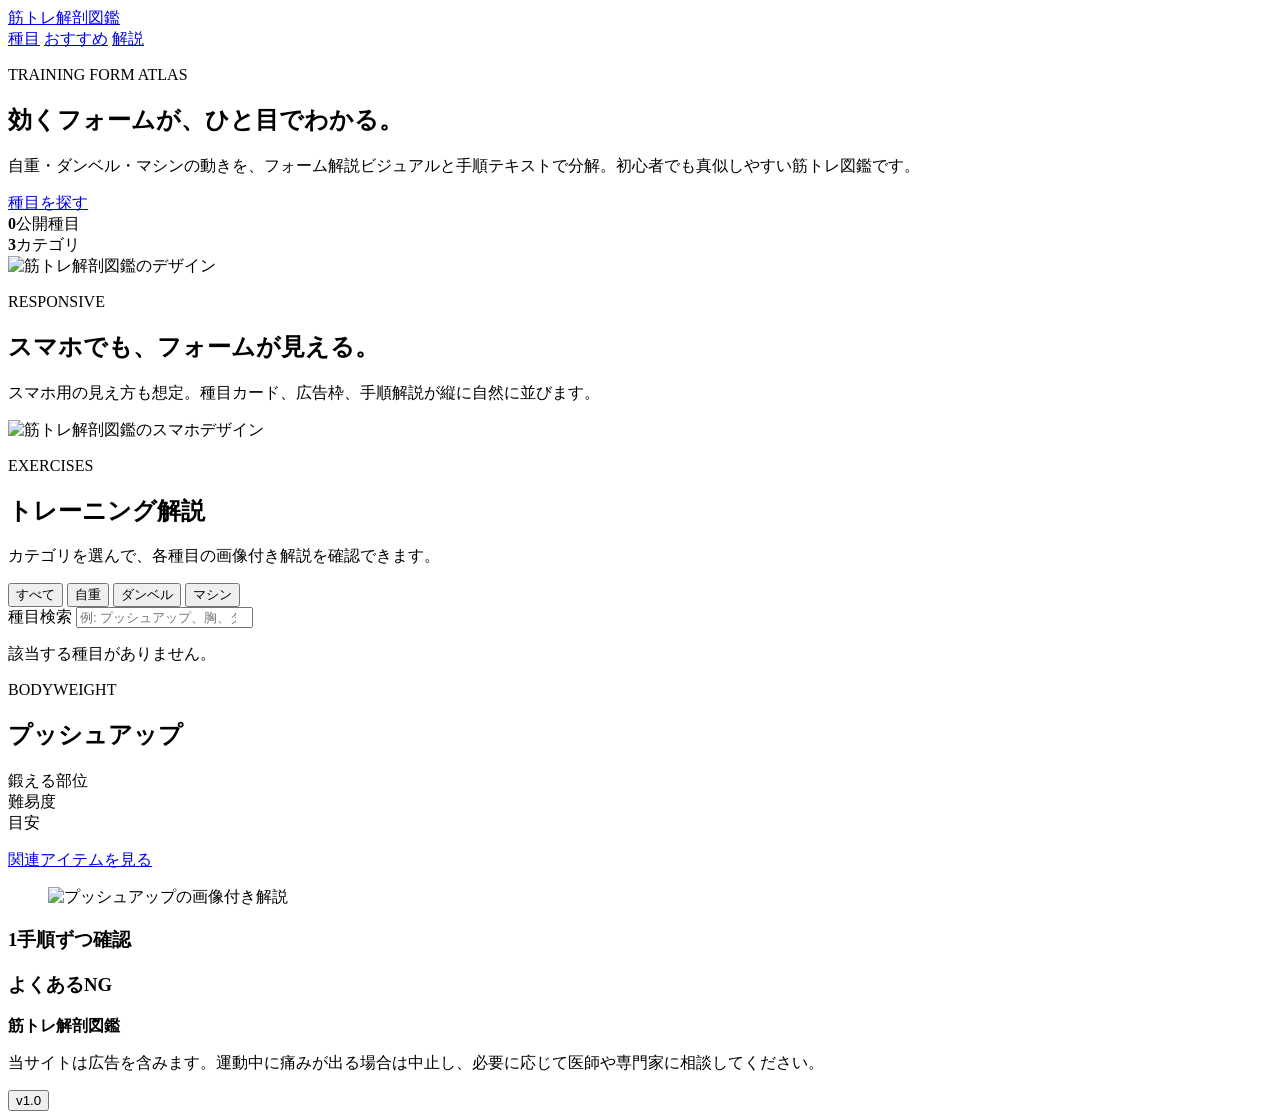
==== index.html @ 030810a3 "Add files via upload" ====
<!doctype html>
<html lang="ja">
<head>
  <meta charset="utf-8">
  <meta name="viewport" content="width=device-width, initial-scale=1">
  <title>筋トレ解剖図鑑 | 効くフォームが、ひと目でわかる。</title>
  <meta name="description" content="自重・ダンベル・マシン筋トレの正しいフォームを、画像と手順で解説する筋トレ図鑑。おすすめアイテムも紹介。">
  <meta property="og:title" content="筋トレ解剖図鑑">
  <meta property="og:description" content="正しいフォーム、効かせるコツ、NG例を1手順ずつ確認できる筋トレ図鑑。">
  <meta property="og:type" content="website">
  <link rel="stylesheet" href="styles.css">
</head>
<body>
  <header class="site-header">
    <a class="brand" href="#top">
      <span class="brand-mark"></span>
      <span>筋トレ解剖図鑑</span>
    </a>
    <nav class="site-nav">
      <a href="#exercises">種目</a>
      <a href="#banners">おすすめ</a>
      <a href="#detail">解説</a>
    </nav>
  </header>

  <main id="top">
    <section class="hero">
      <div class="hero-copy">
        <p class="eyebrow">TRAINING FORM ATLAS</p>
        <h1>効くフォームが、<span>ひと目で</span>わかる。</h1>
        <p class="lead">自重・ダンベル・マシンの動きを、フォーム解説ビジュアルと手順テキストで分解。初心者でも真似しやすい筋トレ図鑑です。</p>
        <div class="hero-actions">
          <a class="primary-action" href="#exercises">種目を探す</a>
        </div>
        <div class="hero-stats" aria-label="公開状況">
          <div><strong id="publishedCount">0</strong><span>公開種目</span></div>
          <div><strong>3</strong><span>カテゴリ</span></div>
        </div>
      </div>
      <div class="hero-art">
        <picture>
          <source media="(max-width: 680px)" srcset="assets/generated/homepage-mobile.png">
          <img src="assets/generated/homepage-board.png" alt="筋トレ解剖図鑑のデザイン">
        </picture>
      </div>
    </section>

    <section class="mobile-showcase">
      <div>
        <p class="eyebrow">RESPONSIVE</p>
        <h2>スマホでも、フォームが見える。</h2>
        <p>スマホ用の見え方も想定。種目カード、広告枠、手順解説が縦に自然に並びます。</p>
      </div>
      <img src="assets/generated/home-mobile.png" alt="筋トレ解剖図鑑のスマホデザイン">
    </section>

    <section class="section" id="banners">
      <div class="banner-grid" id="bannerGrid"></div>
    </section>

    <section class="section" id="exercises">
      <div class="section-head row">
        <div>
          <p class="eyebrow">EXERCISES</p>
          <h2>トレーニング解説</h2>
          <p>カテゴリを選んで、各種目の画像付き解説を確認できます。</p>
        </div>
        <div class="filters" role="group" aria-label="カテゴリ">
          <button type="button" class="filter is-active" data-filter="all">すべて</button>
          <button type="button" class="filter" data-filter="自重">自重</button>
          <button type="button" class="filter" data-filter="ダンベル">ダンベル</button>
          <button type="button" class="filter" data-filter="マシン">マシン</button>
        </div>
      </div>
      <div class="search-row">
        <label class="search-box">
          <span>種目検索</span>
          <input id="exerciseSearch" type="search" placeholder="例: プッシュアップ、胸、ダンベル">
        </label>
        <p id="resultCount" class="result-count"></p>
      </div>
      <div class="exercise-grid" id="exerciseGrid"></div>
      <p class="empty-state" id="emptyState">該当する種目がありません。</p>
    </section>

    <section class="section detail-section" id="detail">
      <div class="detail-layout">
        <aside class="detail-copy">
          <p class="eyebrow" id="detailCategory">BODYWEIGHT</p>
          <h2 id="detailName">プッシュアップ</h2>
          <p id="detailLead"></p>
          <dl>
            <div><dt>鍛える部位</dt><dd id="detailMuscles"></dd></div>
            <div><dt>難易度</dt><dd id="detailLevel"></dd></div>
            <div><dt>目安</dt><dd id="detailSets"></dd></div>
          </dl>
          <a class="primary-action wide" id="detailAffiliateLink" href="#banners">関連アイテムを見る</a>
        </aside>
        <div class="detail-main">
          <figure class="detail-figure">
            <img id="detailImage" src="assets/generated/pushup-detail-real.png" alt="プッシュアップの画像付き解説">
          </figure>
          <div class="steps-panel">
            <h3>1手順ずつ確認</h3>
            <ol id="stepsList"></ol>
          </div>
          <div class="ng-panel">
            <h3>よくあるNG</h3>
            <ul id="ngList"></ul>
          </div>
        </div>
      </div>
    </section>
  </main>

  <footer class="site-footer">
    <div>
      <strong>筋トレ解剖図鑑</strong>
      <p>当サイトは広告を含みます。運動中に痛みが出る場合は中止し、必要に応じて医師や専門家に相談してください。</p>
    </div>
    <button class="admin-access" id="adminAccess" type="button" aria-label="サイト情報">v1.0</button>
  </footer>

  <div class="quiet-gate" id="adminGate" hidden>
    <form class="quiet-gate-panel" id="adminGateForm">
      <button class="quiet-gate-close" id="adminGateClose" type="button" aria-label="閉じる">×</button>
      <label>
        <span>code</span>
        <input id="adminGateCode" type="password" autocomplete="current-password">
      </label>
      <button type="submit">open</button>
      <p id="adminGateError" role="alert"></p>
    </form>
  </div>

  <script src="affiliate-config.js"></script>
  <script src="site-data.js"></script>
  <script src="script.js"></script>
</body>
</html>
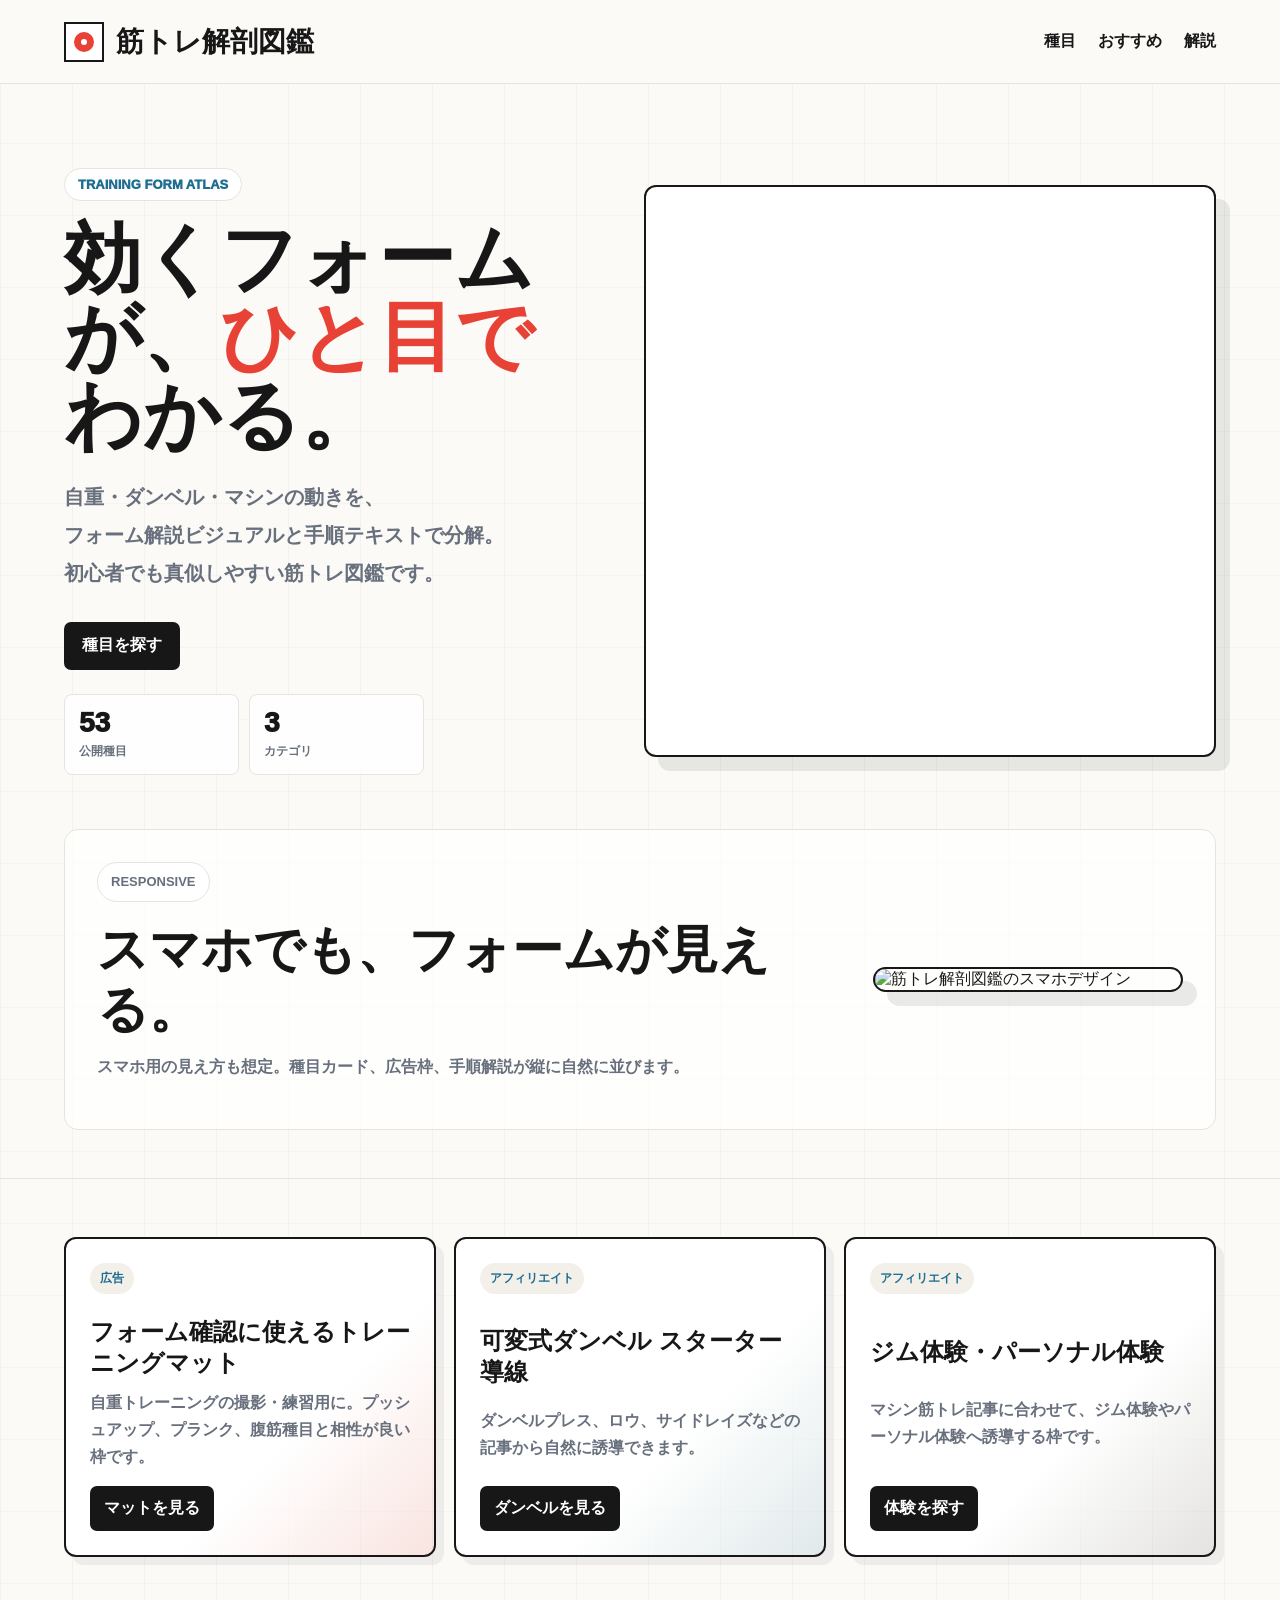
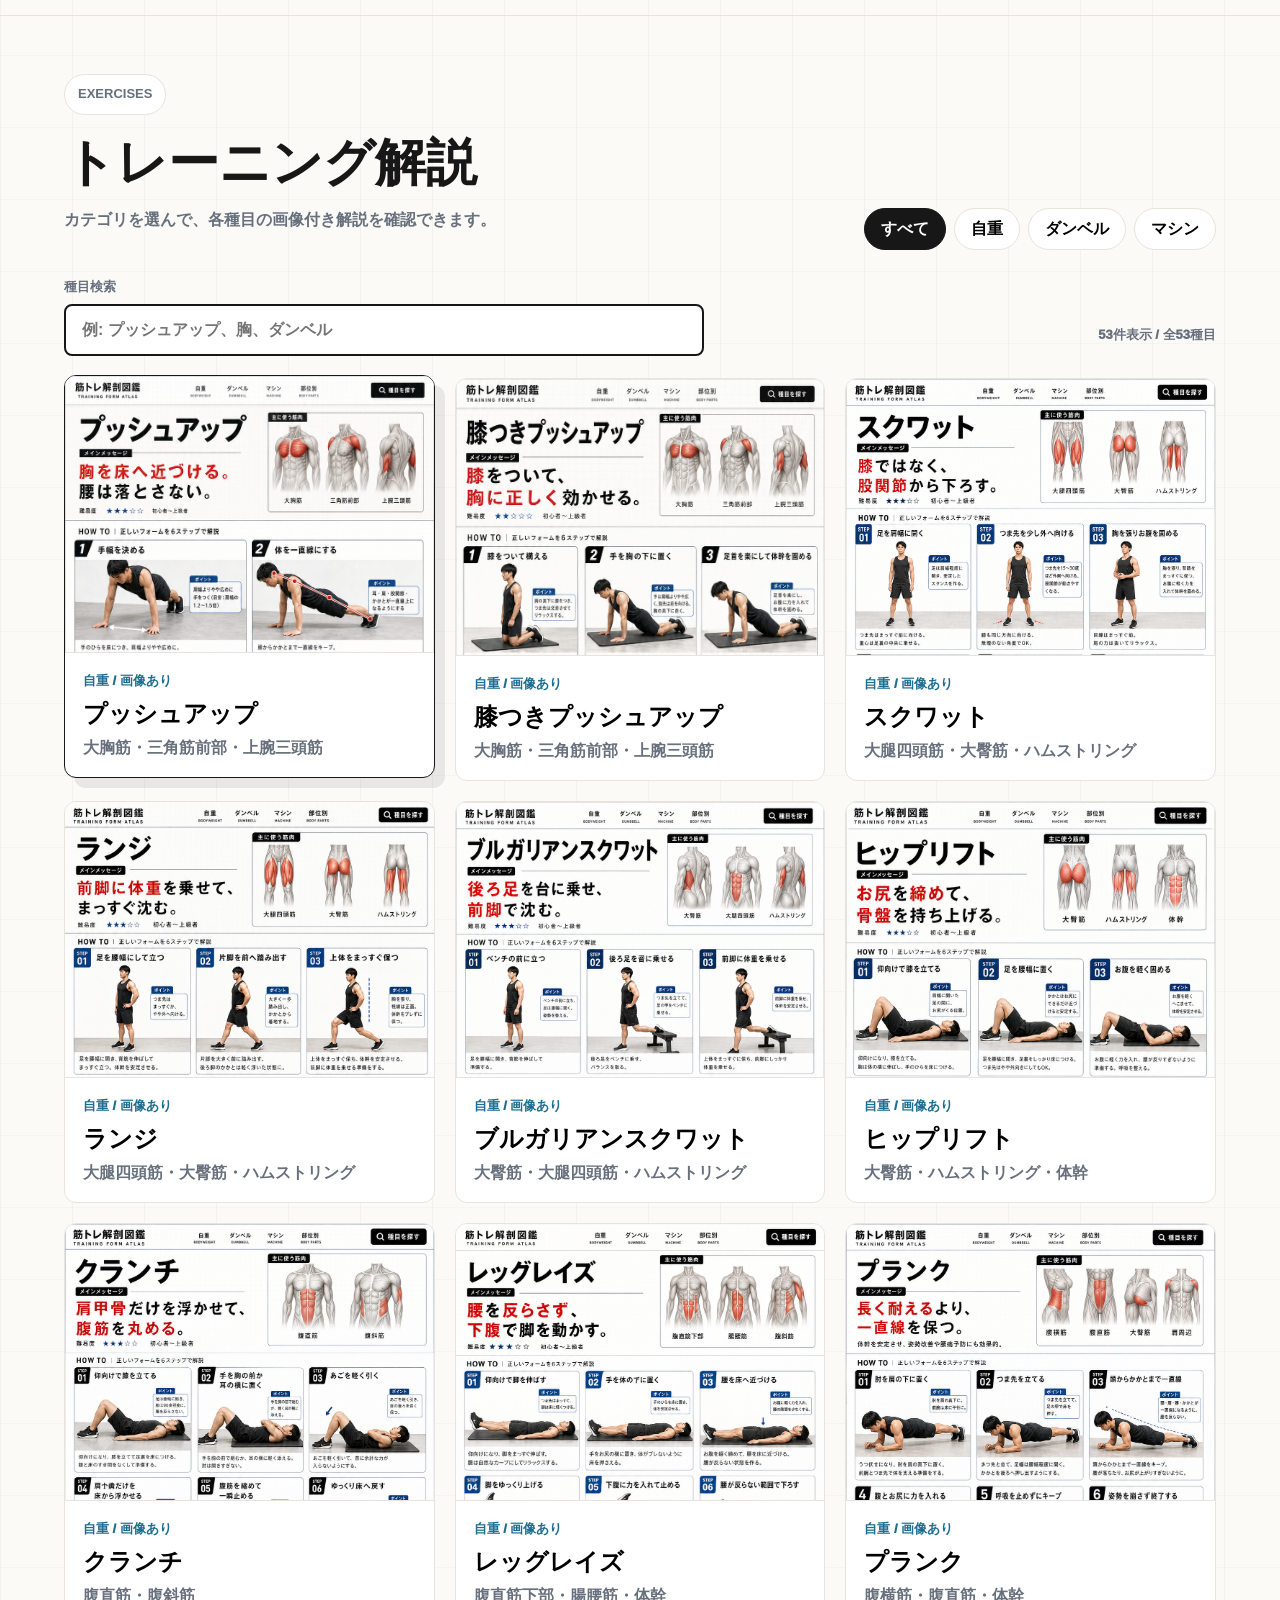
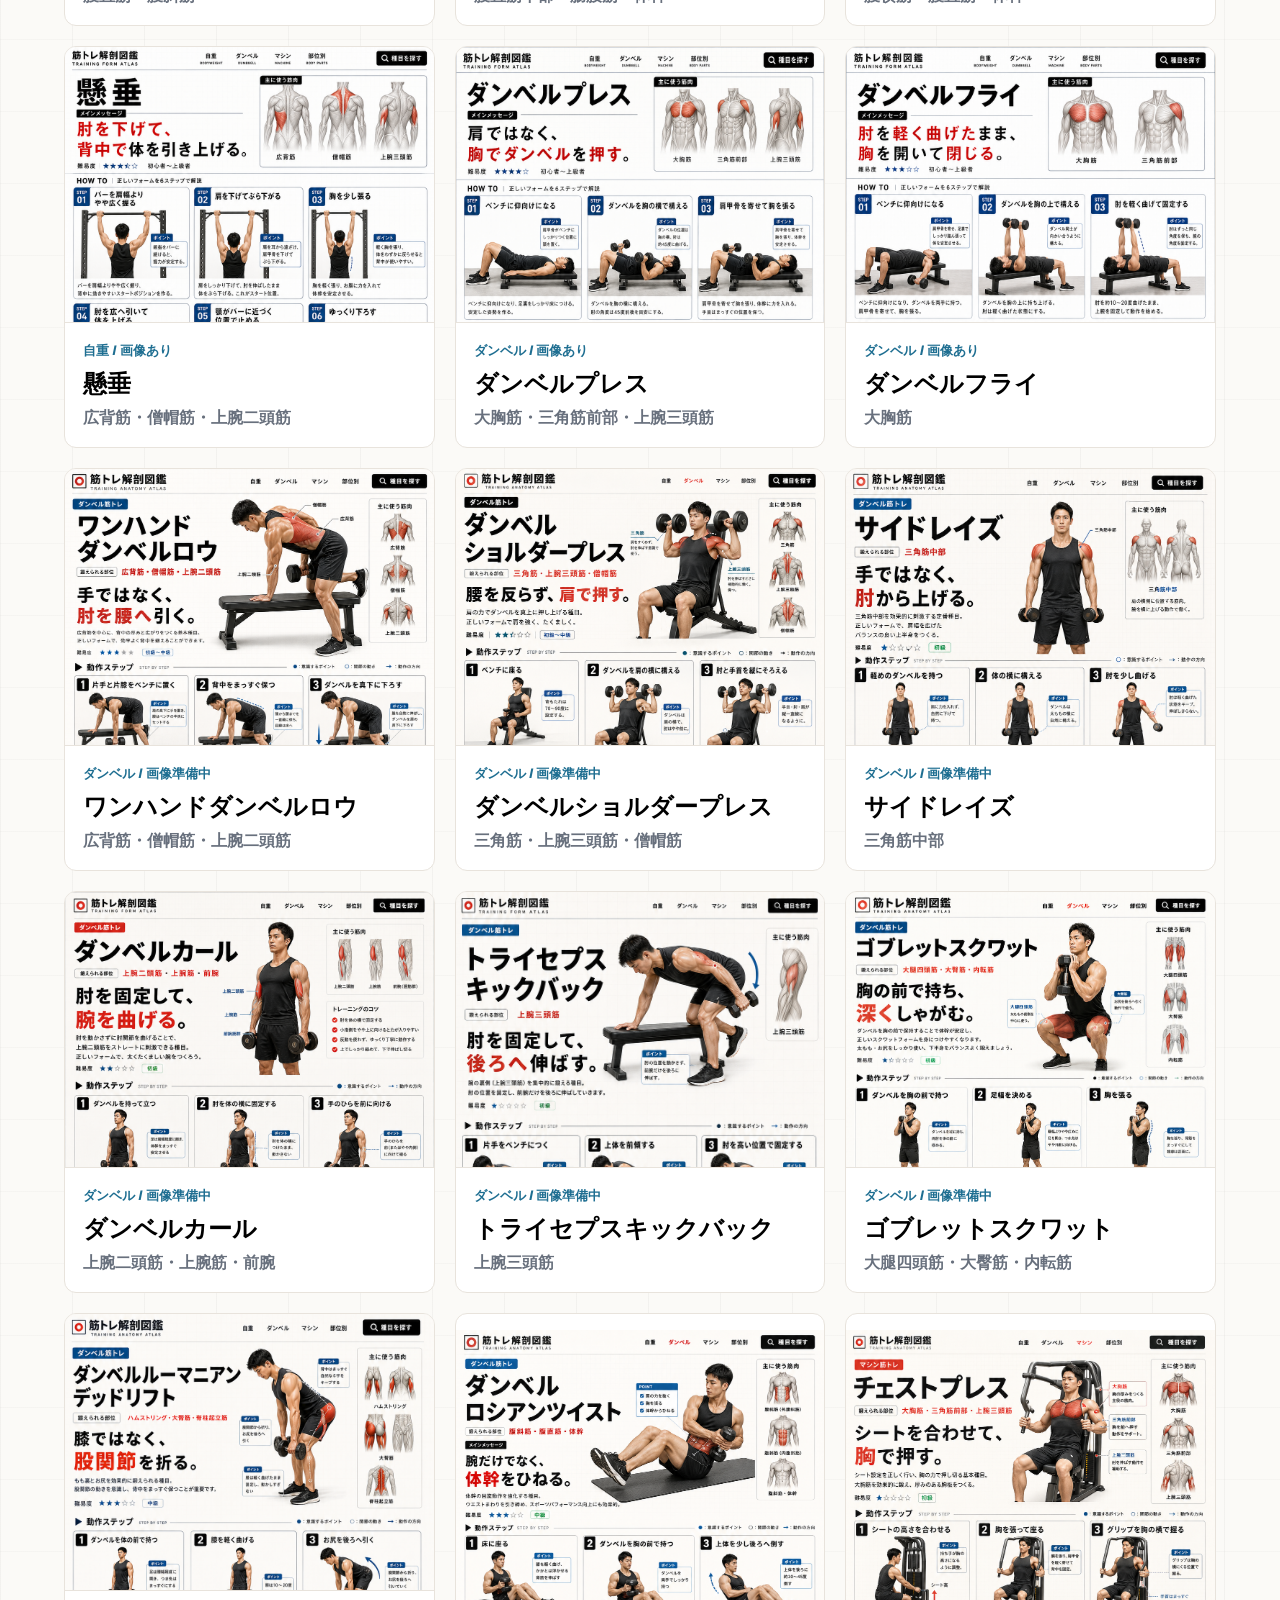
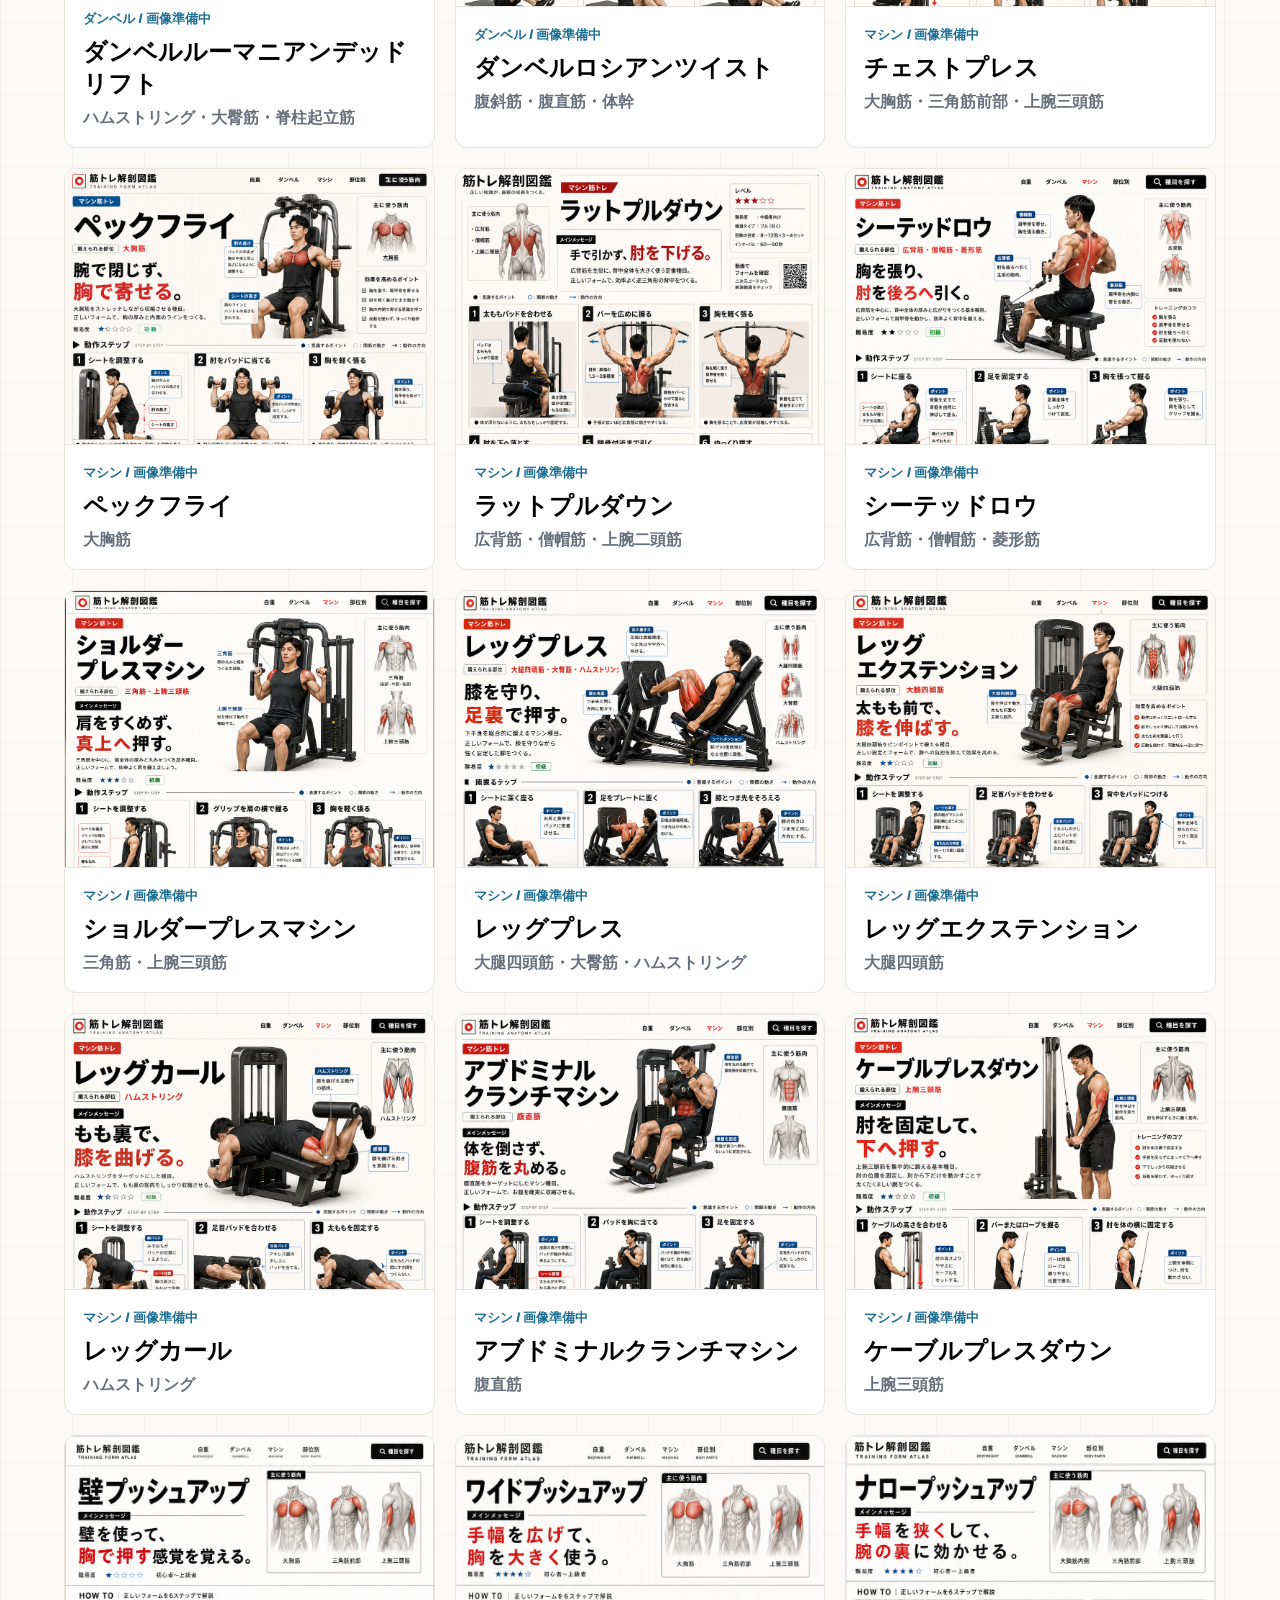
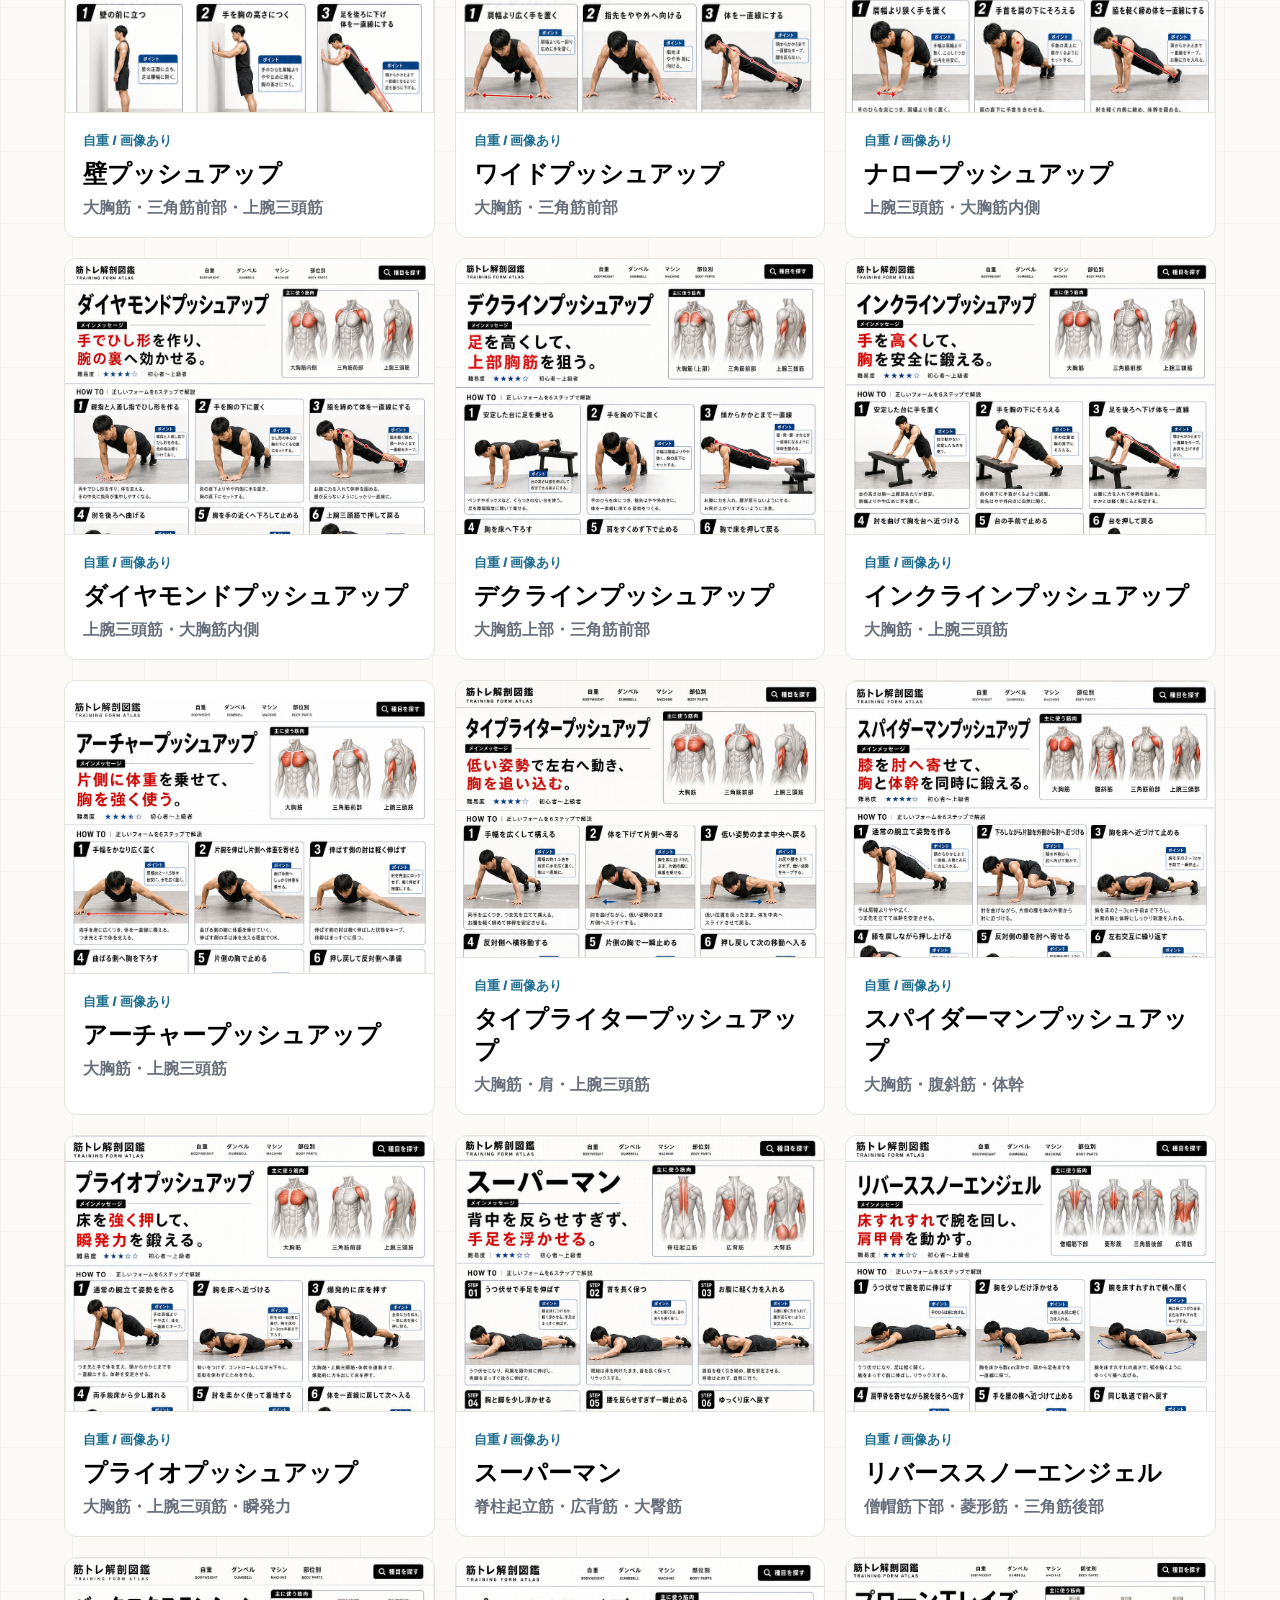
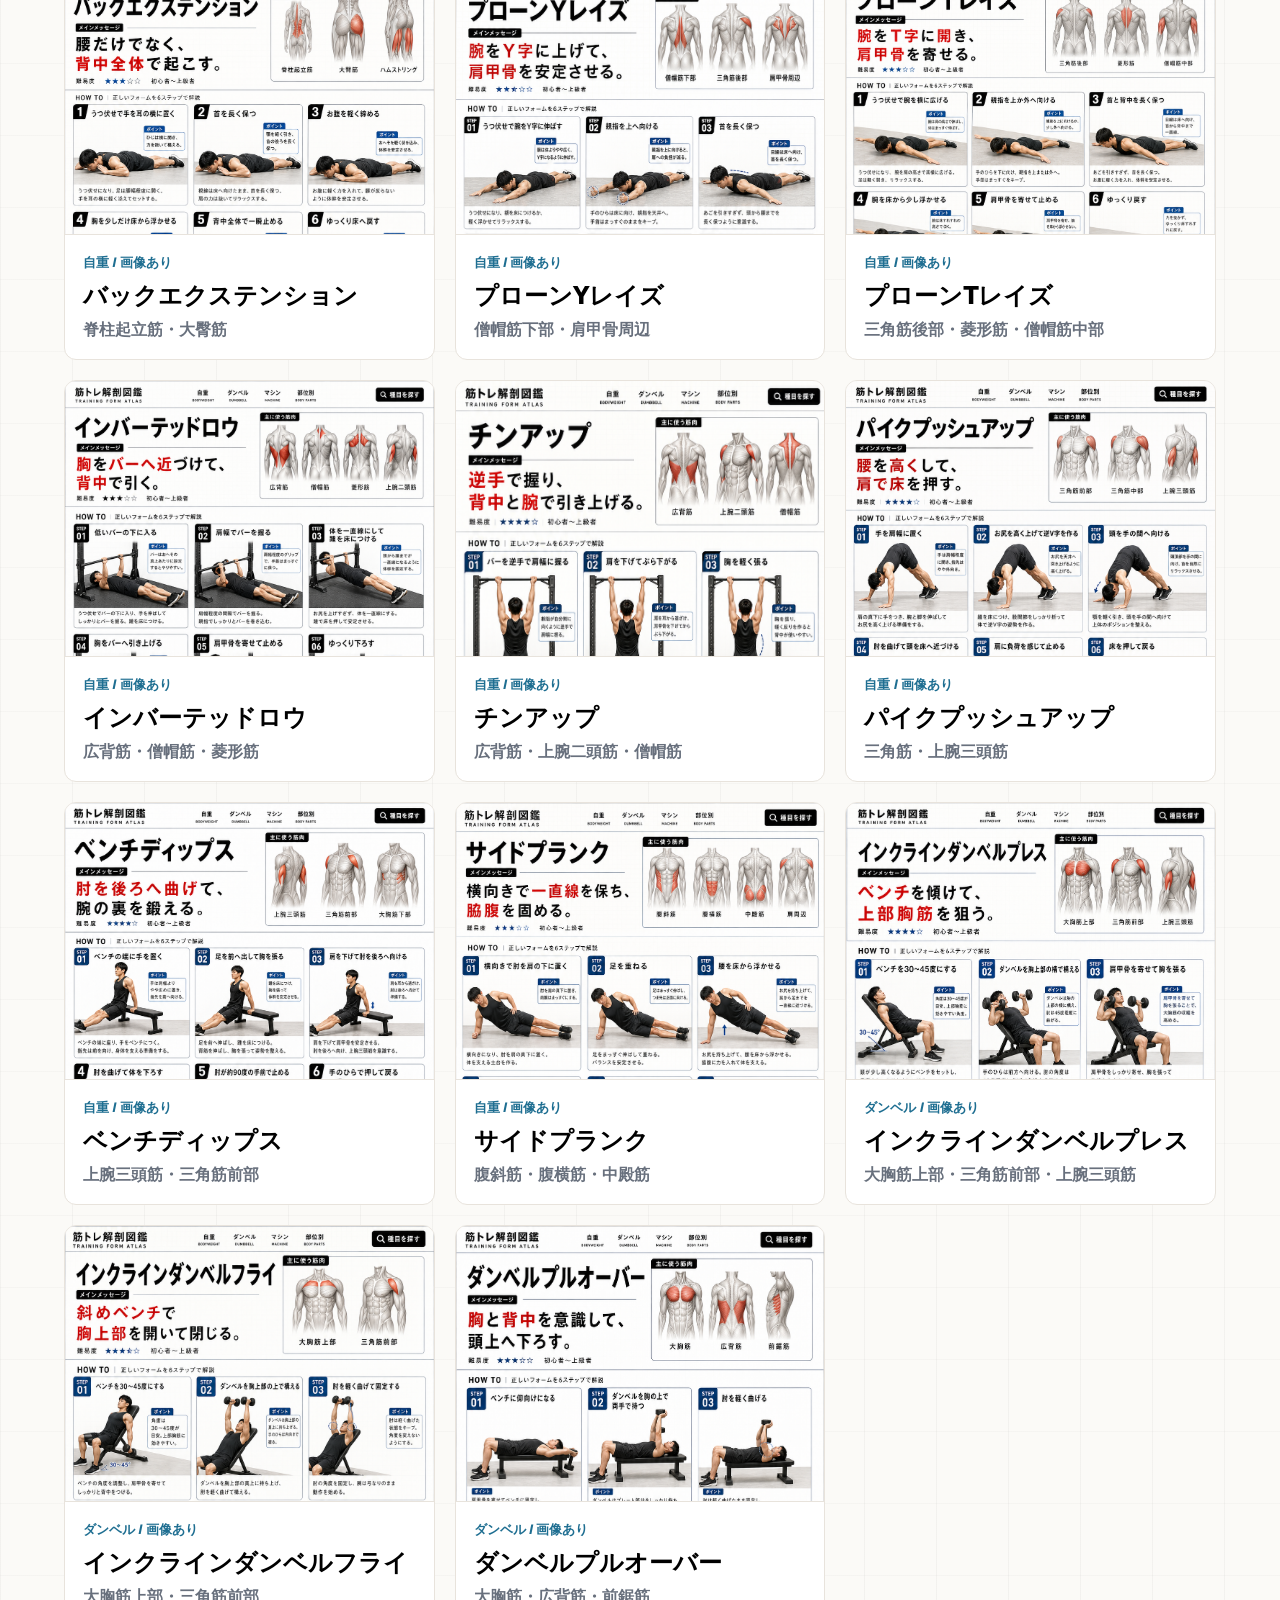
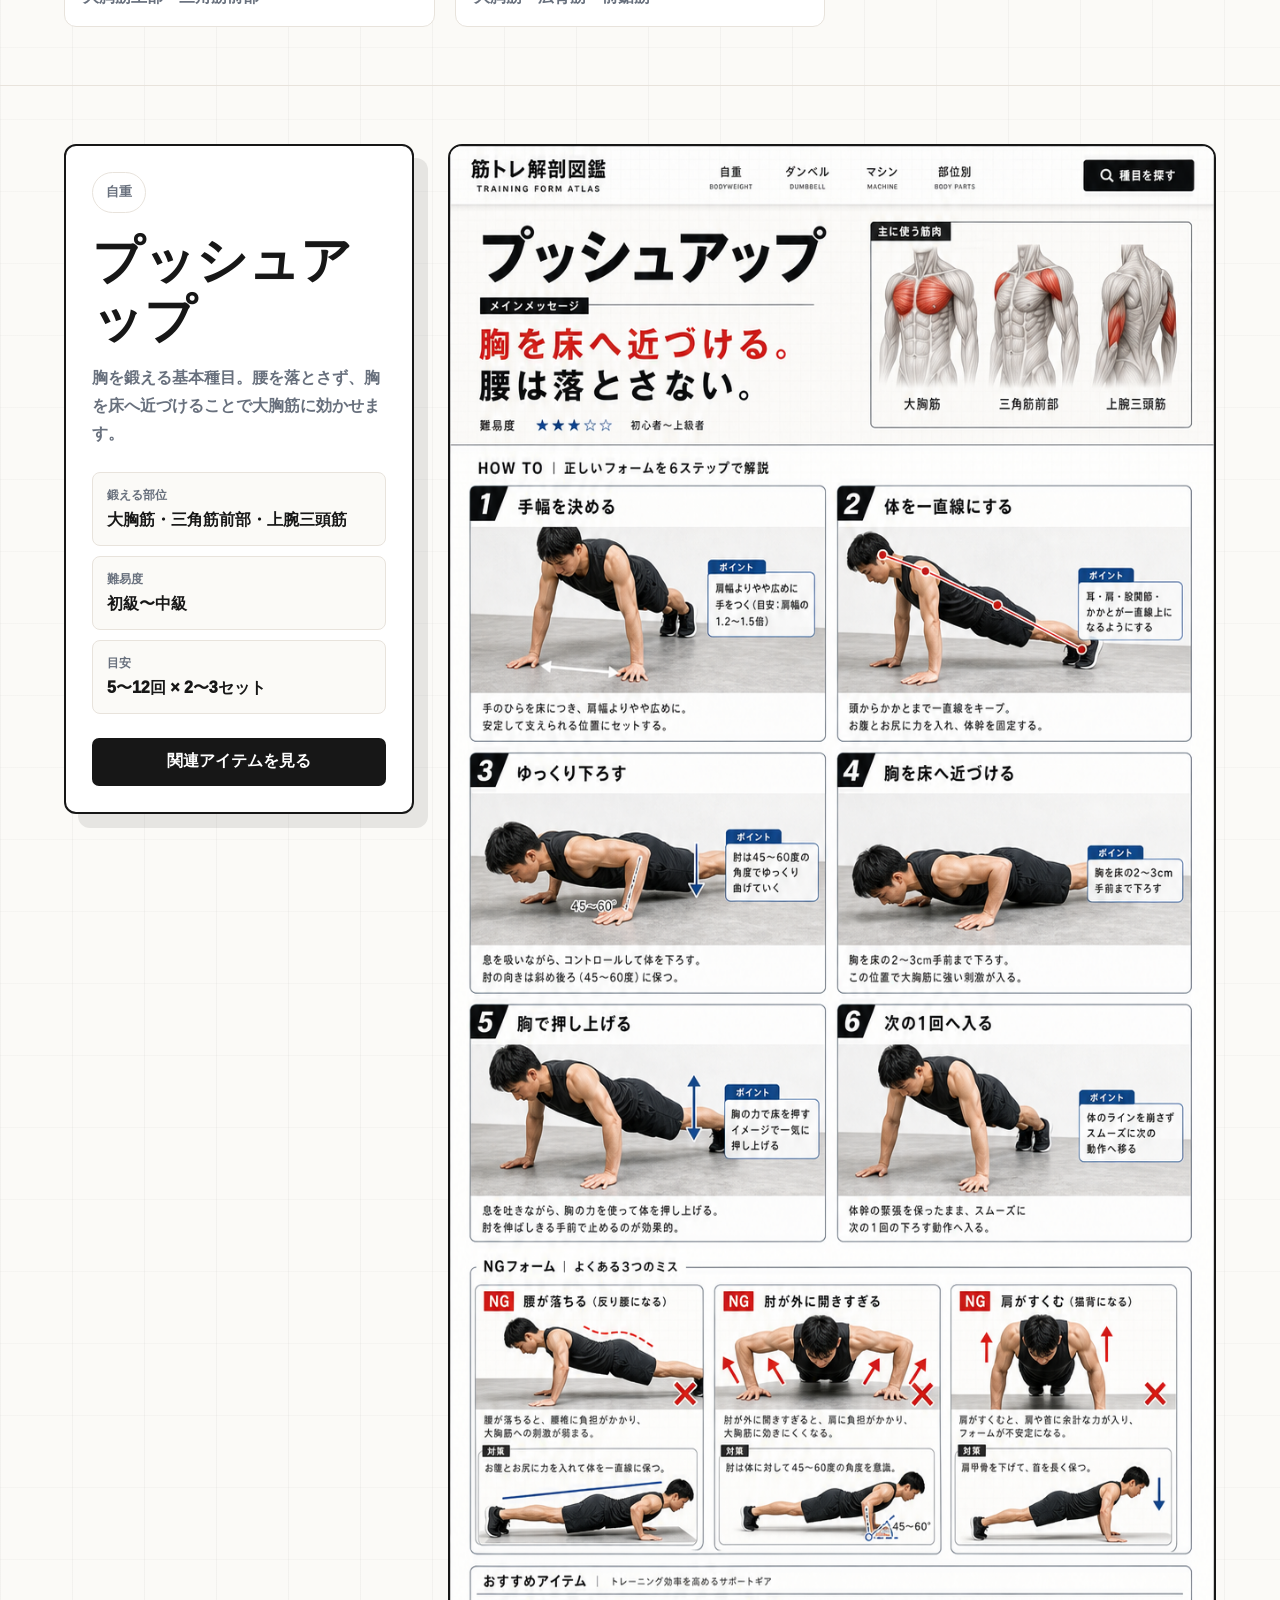
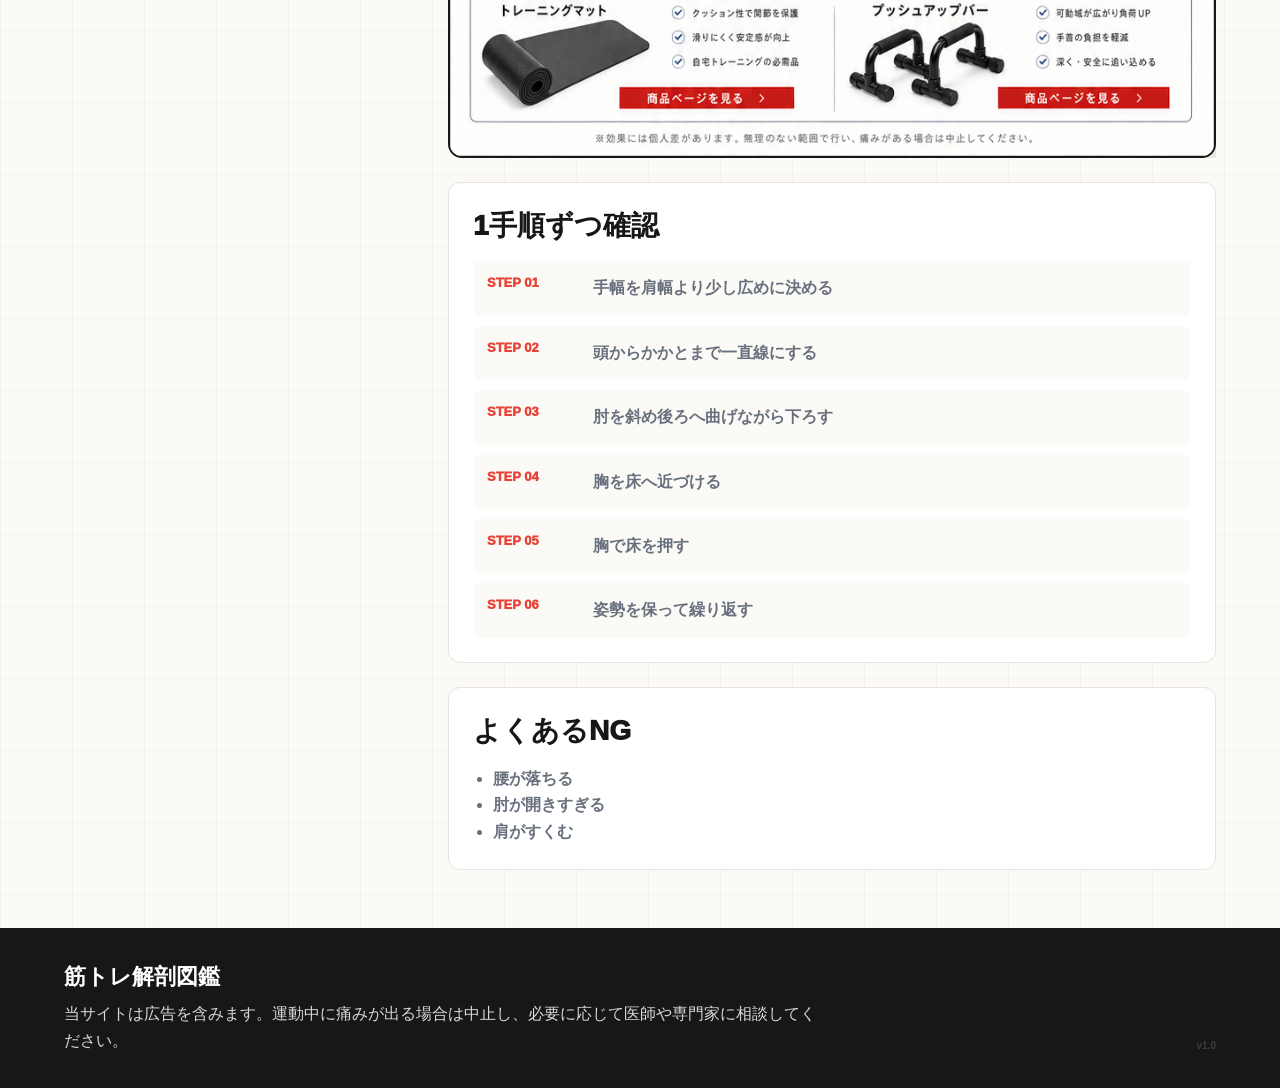
==== commit 332ca2d3: "Add files via upload" ====
--- a/index.html
+++ b/index.html
@@ -40,7 +40,7 @@
       <div class="hero-art">
         <picture>
           <source media="(max-width: 680px)" srcset="assets/generated/homepage-mobile.png">
-          <img src="assets/generated/homepage-board.png" alt="筋トレ解剖図鑑のデザイン">
+          <img src="assets/generated/homepage-board.png" alt="筋トレ解剖図鑑のデザイン" data-fallback-src="homepage-board.png">
         </picture>
       </div>
     </section>
@@ -51,7 +51,7 @@
         <h2>スマホでも、フォームが見える。</h2>
         <p>スマホ用の見え方も想定。種目カード、広告枠、手順解説が縦に自然に並びます。</p>
       </div>
-      <img src="assets/generated/home-mobile.png" alt="筋トレ解剖図鑑のスマホデザイン">
+      <img src="assets/generated/home-mobile.png" alt="筋トレ解剖図鑑のスマホデザイン" data-fallback-src="home-mobile.png">
     </section>
 
     <section class="section" id="banners">
@@ -98,7 +98,7 @@
         </aside>
         <div class="detail-main">
           <figure class="detail-figure">
-            <img id="detailImage" src="assets/generated/pushup-detail-real.png" alt="プッシュアップの画像付き解説">
+            <img id="detailImage" src="assets/generated/pushup-detail-real.png" alt="プッシュアップの画像付き解説" data-fallback-src="pushup-detail-real.png">
           </figure>
           <div class="steps-panel">
             <h3>1手順ずつ確認</h3>
--- a/styles.css
+++ b/styles.css
@@ -0,0 +1,801 @@
+:root {
+  --ink: #171717;
+  --muted: #68707d;
+  --paper: #fbfaf7;
+  --panel: #ffffff;
+  --line: #e8e3dc;
+  --soft: #f3efe9;
+  --red: #e74235;
+  --blue: #1e6e91;
+  --shadow: 14px 14px 0 rgba(23, 23, 23, .09);
+}
+
+* {
+  box-sizing: border-box;
+}
+
+html {
+  scroll-behavior: smooth;
+}
+
+body {
+  margin: 0;
+  overflow-x: hidden;
+  color: var(--ink);
+  background:
+    linear-gradient(90deg, rgba(23, 23, 23, .035) 1px, transparent 1px) 0 0 / 72px 72px,
+    linear-gradient(0deg, rgba(23, 23, 23, .025) 1px, transparent 1px) 0 0 / 72px 72px,
+    var(--paper);
+  font-family: -apple-system, BlinkMacSystemFont, "Hiragino Sans", "Yu Gothic", "Noto Sans JP", sans-serif;
+}
+
+a {
+  color: inherit;
+  text-decoration: none;
+}
+
+button,
+input,
+textarea {
+  font: inherit;
+}
+
+.site-header {
+  position: sticky;
+  top: 0;
+  z-index: 10;
+  min-height: 84px;
+  display: flex;
+  align-items: center;
+  justify-content: space-between;
+  gap: 18px;
+  padding: 16px clamp(20px, 5vw, 72px);
+  border-bottom: 1px solid var(--line);
+  background: rgba(251, 250, 247, .92);
+  backdrop-filter: blur(14px);
+}
+
+.brand {
+  display: inline-flex;
+  align-items: center;
+  gap: 12px;
+  font-size: clamp(20px, 2.2vw, 29px);
+  font-weight: 950;
+}
+
+.brand-mark {
+  width: 40px;
+  height: 40px;
+  position: relative;
+  flex: 0 0 auto;
+  border: 2px solid var(--ink);
+  background: #fff;
+}
+
+.brand-mark::after {
+  content: "";
+  position: absolute;
+  inset: 8px;
+  border: 7px solid var(--red);
+  border-radius: 50%;
+}
+
+.site-nav {
+  display: flex;
+  align-items: center;
+  gap: 22px;
+  font-weight: 900;
+}
+
+.admin-link,
+.primary-action {
+  display: inline-flex;
+  align-items: center;
+  justify-content: center;
+  min-height: 48px;
+  padding: 0 18px;
+  border-radius: 7px;
+  background: var(--ink);
+  color: #fff;
+  font-weight: 950;
+}
+
+.hero {
+  display: grid;
+  grid-template-columns: minmax(0, 520px) minmax(0, 1fr);
+  gap: clamp(28px, 5vw, 60px);
+  align-items: center;
+  padding: clamp(48px, 7vw, 84px) clamp(20px, 5vw, 72px) 54px;
+}
+
+.hero > * {
+  min-width: 0;
+}
+
+.eyebrow {
+  display: inline-flex;
+  width: fit-content;
+  margin: 0 0 18px;
+  padding: 8px 13px;
+  border: 1px solid var(--line);
+  border-radius: 999px;
+  background: #fff;
+  color: var(--blue);
+  font-size: 13px;
+  font-weight: 950;
+}
+
+h1,
+h2,
+h3,
+p {
+  margin-top: 0;
+}
+
+.hero h1 {
+  margin-bottom: 24px;
+  font-size: clamp(54px, 6vw, 86px);
+  line-height: 1.02;
+  font-weight: 950;
+  overflow-wrap: anywhere;
+}
+
+.hero h1 span {
+  color: var(--red);
+}
+
+.lead {
+  color: var(--muted);
+  font-size: clamp(17px, 1.6vw, 22px);
+  line-height: 1.85;
+  font-weight: 800;
+  overflow-wrap: anywhere;
+  word-break: auto-phrase;
+}
+
+.hero-actions {
+  display: flex;
+  gap: 14px;
+  flex-wrap: wrap;
+  margin-top: 30px;
+}
+
+.hero-stats {
+  display: grid;
+  grid-template-columns: repeat(2, minmax(0, 1fr));
+  gap: 10px;
+  margin-top: 24px;
+  max-width: 360px;
+}
+
+.hero-stats div {
+  padding: 14px;
+  border: 1px solid var(--line);
+  border-radius: 8px;
+  background: rgba(255, 255, 255, .84);
+}
+
+.hero-stats strong {
+  display: block;
+  font-size: 28px;
+  line-height: 1;
+  font-weight: 950;
+}
+
+.hero-stats span {
+  display: block;
+  margin-top: 6px;
+  color: var(--muted);
+  font-size: 12px;
+  font-weight: 950;
+}
+
+.secondary-action {
+  display: inline-flex;
+  align-items: center;
+  justify-content: center;
+  min-height: 48px;
+  padding: 0 18px;
+  border: 2px solid var(--ink);
+  border-radius: 7px;
+  background: #fff;
+  font-weight: 950;
+}
+
+.hero-art {
+  max-width: 100%;
+  overflow: hidden;
+  border: 2px solid var(--ink);
+  border-radius: 12px;
+  background: #fff;
+  box-shadow: var(--shadow);
+}
+
+.hero-art img,
+.mobile-showcase img,
+.detail-main > img,
+.exercise-card img {
+  display: block;
+  width: 100%;
+  height: auto;
+}
+
+.mobile-showcase {
+  display: grid;
+  grid-template-columns: minmax(0, 1fr) 310px;
+  gap: clamp(24px, 5vw, 60px);
+  align-items: center;
+  margin: 0 clamp(20px, 5vw, 72px) 48px;
+  padding: 32px;
+  border: 1px solid var(--line);
+  border-radius: 14px;
+  background: rgba(255, 255, 255, .76);
+}
+
+.mobile-showcase h2,
+.section-head h2,
+.detail-copy h2 {
+  margin-bottom: 14px;
+  font-size: clamp(34px, 4vw, 56px);
+  line-height: 1.16;
+  font-weight: 950;
+}
+
+.mobile-showcase p,
+.section-head p,
+.detail-copy p {
+  color: var(--muted);
+  font-weight: 800;
+  line-height: 1.75;
+}
+
+.mobile-showcase img {
+  border: 2px solid var(--ink);
+  border-radius: 18px;
+  box-shadow: var(--shadow);
+}
+
+.section {
+  padding: 58px clamp(20px, 5vw, 72px);
+  border-top: 1px solid var(--line);
+}
+
+.section-head {
+  max-width: 820px;
+  margin-bottom: 28px;
+}
+
+.section-head.row {
+  max-width: none;
+  display: flex;
+  align-items: end;
+  justify-content: space-between;
+  gap: 24px;
+}
+
+.banner-grid {
+  display: grid;
+  grid-template-columns: repeat(3, minmax(0, 1fr));
+  gap: 18px;
+}
+
+.banner-card {
+  min-height: 210px;
+  display: flex;
+  flex-direction: column;
+  justify-content: space-between;
+  padding: 24px;
+  border: 2px solid var(--ink);
+  border-radius: 12px;
+  background: linear-gradient(135deg, #fff 0%, #fff 62%, rgba(231, 66, 53, .12) 100%);
+  box-shadow: 8px 8px 0 rgba(23, 23, 23, .06);
+}
+
+.banner-card.blue {
+  background: linear-gradient(135deg, #fff 0%, #fff 62%, rgba(30, 110, 145, .12) 100%);
+}
+
+.banner-card.black {
+  background: linear-gradient(135deg, #fff 0%, #fff 62%, rgba(23, 23, 23, .10) 100%);
+}
+
+.banner-card span {
+  width: fit-content;
+  padding: 7px 10px;
+  border-radius: 999px;
+  background: var(--soft);
+  color: var(--blue);
+  font-size: 12px;
+  font-weight: 950;
+}
+
+.banner-card strong {
+  display: block;
+  margin: 22px 0 10px;
+  font-size: 24px;
+  line-height: 1.3;
+  font-weight: 950;
+}
+
+.banner-card p {
+  color: var(--muted);
+  font-weight: 750;
+  line-height: 1.7;
+}
+
+.banner-card em {
+  width: fit-content;
+  padding: 12px 14px;
+  border-radius: 7px;
+  background: var(--ink);
+  color: #fff;
+  font-style: normal;
+  font-weight: 950;
+}
+
+.filters {
+  display: flex;
+  flex-wrap: wrap;
+  gap: 8px;
+}
+
+.filter {
+  min-height: 42px;
+  padding: 0 16px;
+  border: 1px solid var(--line);
+  border-radius: 999px;
+  background: #fff;
+  cursor: pointer;
+  font-weight: 950;
+}
+
+.filter.is-active {
+  border-color: var(--ink);
+  background: var(--ink);
+  color: #fff;
+}
+
+.search-row {
+  display: flex;
+  align-items: end;
+  justify-content: space-between;
+  gap: 18px;
+  margin-bottom: 22px;
+}
+
+.search-box {
+  flex: 1;
+  display: grid;
+  gap: 8px;
+  max-width: 640px;
+  font-weight: 950;
+}
+
+.search-box span,
+.result-count {
+  color: var(--muted);
+  font-size: 13px;
+  font-weight: 950;
+}
+
+.search-box input {
+  width: 100%;
+  min-height: 52px;
+  padding: 0 16px;
+  border: 2px solid var(--ink);
+  border-radius: 8px;
+  background: #fff;
+  color: var(--ink);
+  font-weight: 800;
+}
+
+.result-count {
+  margin: 0 0 12px;
+}
+
+.empty-state {
+  display: none;
+  margin: 18px 0 0;
+  padding: 18px;
+  border: 1px solid var(--line);
+  border-radius: 8px;
+  background: #fff;
+  color: var(--muted);
+  font-weight: 900;
+}
+
+.empty-state.is-visible {
+  display: block;
+}
+
+.exercise-grid {
+  display: grid;
+  grid-template-columns: repeat(3, minmax(0, 1fr));
+  gap: 20px;
+}
+
+.exercise-card {
+  overflow: hidden;
+  padding: 0;
+  border: 1px solid var(--line);
+  border-radius: 12px;
+  background: #fff;
+  text-align: left;
+  cursor: pointer;
+  transition: transform .18s ease, box-shadow .18s ease, border-color .18s ease;
+}
+
+.exercise-card:hover,
+.exercise-card.is-active {
+  transform: translateY(-3px);
+  border-color: var(--ink);
+  box-shadow: 10px 10px 0 rgba(23, 23, 23, .08);
+}
+
+.exercise-card img {
+  aspect-ratio: 4 / 3;
+  object-fit: cover;
+  object-position: top center;
+  border-bottom: 1px solid var(--line);
+  background: var(--soft);
+}
+
+.exercise-card div {
+  padding: 18px;
+}
+
+.exercise-card span {
+  color: var(--blue);
+  font-size: 13px;
+  font-weight: 950;
+}
+
+.exercise-card h3 {
+  margin: 8px 0;
+  font-size: 24px;
+  font-weight: 950;
+}
+
+.exercise-card p {
+  margin-bottom: 0;
+  color: var(--muted);
+  font-weight: 760;
+}
+
+.detail-layout {
+  display: grid;
+  grid-template-columns: 350px minmax(0, 1fr);
+  gap: 34px;
+  align-items: start;
+}
+
+.detail-copy {
+  position: sticky;
+  top: 108px;
+  padding: 26px;
+  border: 2px solid var(--ink);
+  border-radius: 12px;
+  background: #fff;
+  box-shadow: var(--shadow);
+}
+
+.detail-copy dl {
+  display: grid;
+  gap: 10px;
+  margin: 24px 0;
+}
+
+.detail-copy dl div {
+  padding: 14px;
+  border: 1px solid var(--line);
+  border-radius: 8px;
+  background: var(--paper);
+}
+
+.detail-copy dt {
+  color: var(--muted);
+  font-size: 12px;
+  font-weight: 950;
+}
+
+.detail-copy dd {
+  margin: 6px 0 0;
+  font-weight: 950;
+}
+
+.wide {
+  width: 100%;
+}
+
+.detail-main {
+  min-width: 0;
+}
+
+.detail-figure {
+  position: relative;
+  margin: 0;
+  max-width: 100%;
+  overflow: hidden;
+}
+
+.detail-main > img,
+.detail-figure > img {
+  display: block;
+  width: 100%;
+  max-width: 100%;
+  height: auto;
+  object-fit: contain;
+  object-position: top center;
+  border: 2px solid var(--ink);
+  border-radius: 14px;
+  background: #fff;
+  box-shadow: var(--shadow);
+}
+
+.steps-panel,
+.ng-panel {
+  margin-top: 24px;
+  padding: 24px;
+  border: 1px solid var(--line);
+  border-radius: 12px;
+  background: #fff;
+}
+
+.steps-panel h3,
+.ng-panel h3 {
+  margin-bottom: 16px;
+  font-size: 28px;
+  font-weight: 950;
+}
+
+.steps-panel ol {
+  display: grid;
+  gap: 10px;
+  margin: 0;
+  padding: 0;
+  list-style: none;
+}
+
+.steps-panel li {
+  display: grid;
+  grid-template-columns: 92px 1fr;
+  gap: 14px;
+  padding: 14px;
+  border-radius: 8px;
+  background: var(--paper);
+}
+
+.steps-panel b {
+  color: var(--red);
+  font-size: 13px;
+  font-weight: 950;
+}
+
+.steps-panel span,
+.ng-panel li {
+  color: var(--muted);
+  font-weight: 800;
+  line-height: 1.65;
+}
+
+.ng-panel ul {
+  margin: 0;
+  padding-left: 20px;
+}
+
+.site-footer {
+  display: flex;
+  justify-content: space-between;
+  gap: 24px;
+  padding: 34px clamp(20px, 5vw, 72px);
+  background: var(--ink);
+  color: #fff;
+}
+
+.site-footer strong {
+  display: block;
+  margin-bottom: 8px;
+  font-size: 22px;
+}
+
+.site-footer p {
+  max-width: 760px;
+  margin: 0;
+  color: #d8d8d8;
+  line-height: 1.7;
+}
+
+.site-footer a {
+  font-weight: 950;
+}
+
+.admin-access {
+  align-self: flex-end;
+  padding: 3px 0;
+  border: 0;
+  background: transparent;
+  color: rgba(255, 255, 255, .16);
+  cursor: pointer;
+  font-size: 10px;
+  font-weight: 800;
+  letter-spacing: 0;
+}
+
+.admin-access:hover,
+.admin-access:focus-visible {
+  color: rgba(255, 255, 255, .48);
+  outline: none;
+}
+
+.quiet-gate {
+  position: fixed;
+  inset: 0;
+  z-index: 40;
+  display: grid;
+  place-items: end;
+  padding: 22px;
+  background: rgba(23, 23, 23, .18);
+}
+
+.quiet-gate[hidden] {
+  display: none;
+}
+
+.quiet-gate-panel {
+  position: relative;
+  width: min(100%, 260px);
+  padding: 18px;
+  border: 1px solid rgba(23, 23, 23, .18);
+  border-radius: 8px;
+  background: rgba(251, 250, 247, .96);
+  box-shadow: 0 18px 60px rgba(23, 23, 23, .18);
+}
+
+.quiet-gate-close {
+  position: absolute;
+  top: 7px;
+  right: 9px;
+  border: 0;
+  background: transparent;
+  color: var(--muted);
+  cursor: pointer;
+  font-size: 18px;
+}
+
+.quiet-gate label {
+  display: grid;
+  gap: 6px;
+  color: var(--muted);
+  font-size: 11px;
+  font-weight: 900;
+}
+
+.quiet-gate input {
+  width: 100%;
+  min-height: 38px;
+  padding: 0 10px;
+  border: 1px solid var(--line);
+  border-radius: 7px;
+  background: #fff;
+  color: var(--ink);
+}
+
+.quiet-gate-panel > button[type="submit"] {
+  width: 100%;
+  min-height: 38px;
+  margin-top: 10px;
+  border: 0;
+  border-radius: 7px;
+  background: var(--ink);
+  color: #fff;
+  cursor: pointer;
+  font-weight: 950;
+}
+
+.quiet-gate p {
+  min-height: 16px;
+  margin: 8px 0 0;
+  color: var(--red);
+  font-size: 11px;
+  font-weight: 900;
+}
+
+@media (max-width: 1000px) {
+  .hero,
+  .mobile-showcase,
+  .detail-layout {
+    grid-template-columns: 1fr;
+  }
+
+  .detail-copy {
+    position: static;
+  }
+
+  .banner-grid,
+  .exercise-grid {
+    grid-template-columns: 1fr;
+  }
+
+  .mobile-showcase img {
+    max-width: 330px;
+  }
+}
+
+@media (max-width: 680px) {
+  .site-header,
+  .site-nav,
+  .section-head.row,
+  .site-footer {
+    align-items: flex-start;
+    flex-direction: column;
+  }
+
+  .site-nav {
+    gap: 10px;
+  }
+
+  .site-nav a:not(:first-child) {
+    display: none;
+  }
+
+  .hero {
+    padding-top: 40px;
+    width: 100vw;
+    max-width: 100vw;
+    padding-left: 20px;
+    padding-right: 20px;
+  }
+
+  .hero h1 {
+    font-size: clamp(38px, 11vw, 48px);
+    line-height: 1.08;
+    word-break: keep-all;
+  }
+
+  .lead {
+    word-break: break-all;
+  }
+
+  .hero h1 span {
+    display: block;
+  }
+
+  .hero-copy,
+  .hero-art {
+    width: calc(100vw - 40px);
+    max-width: calc(100vw - 40px);
+  }
+
+  .hero-art img {
+    width: 100%;
+    max-width: 100%;
+    object-fit: contain;
+  }
+
+  .hero-actions a {
+    width: 100%;
+  }
+
+  .hero-stats {
+    grid-template-columns: 1fr;
+  }
+
+  .mobile-showcase {
+    margin-left: 20px;
+    margin-right: 20px;
+    padding: 22px;
+  }
+
+  .steps-panel li {
+    grid-template-columns: 1fr;
+  }
+
+  .search-row {
+    align-items: stretch;
+    flex-direction: column;
+  }
+
+  .result-count {
+    margin-bottom: 0;
+  }
+}
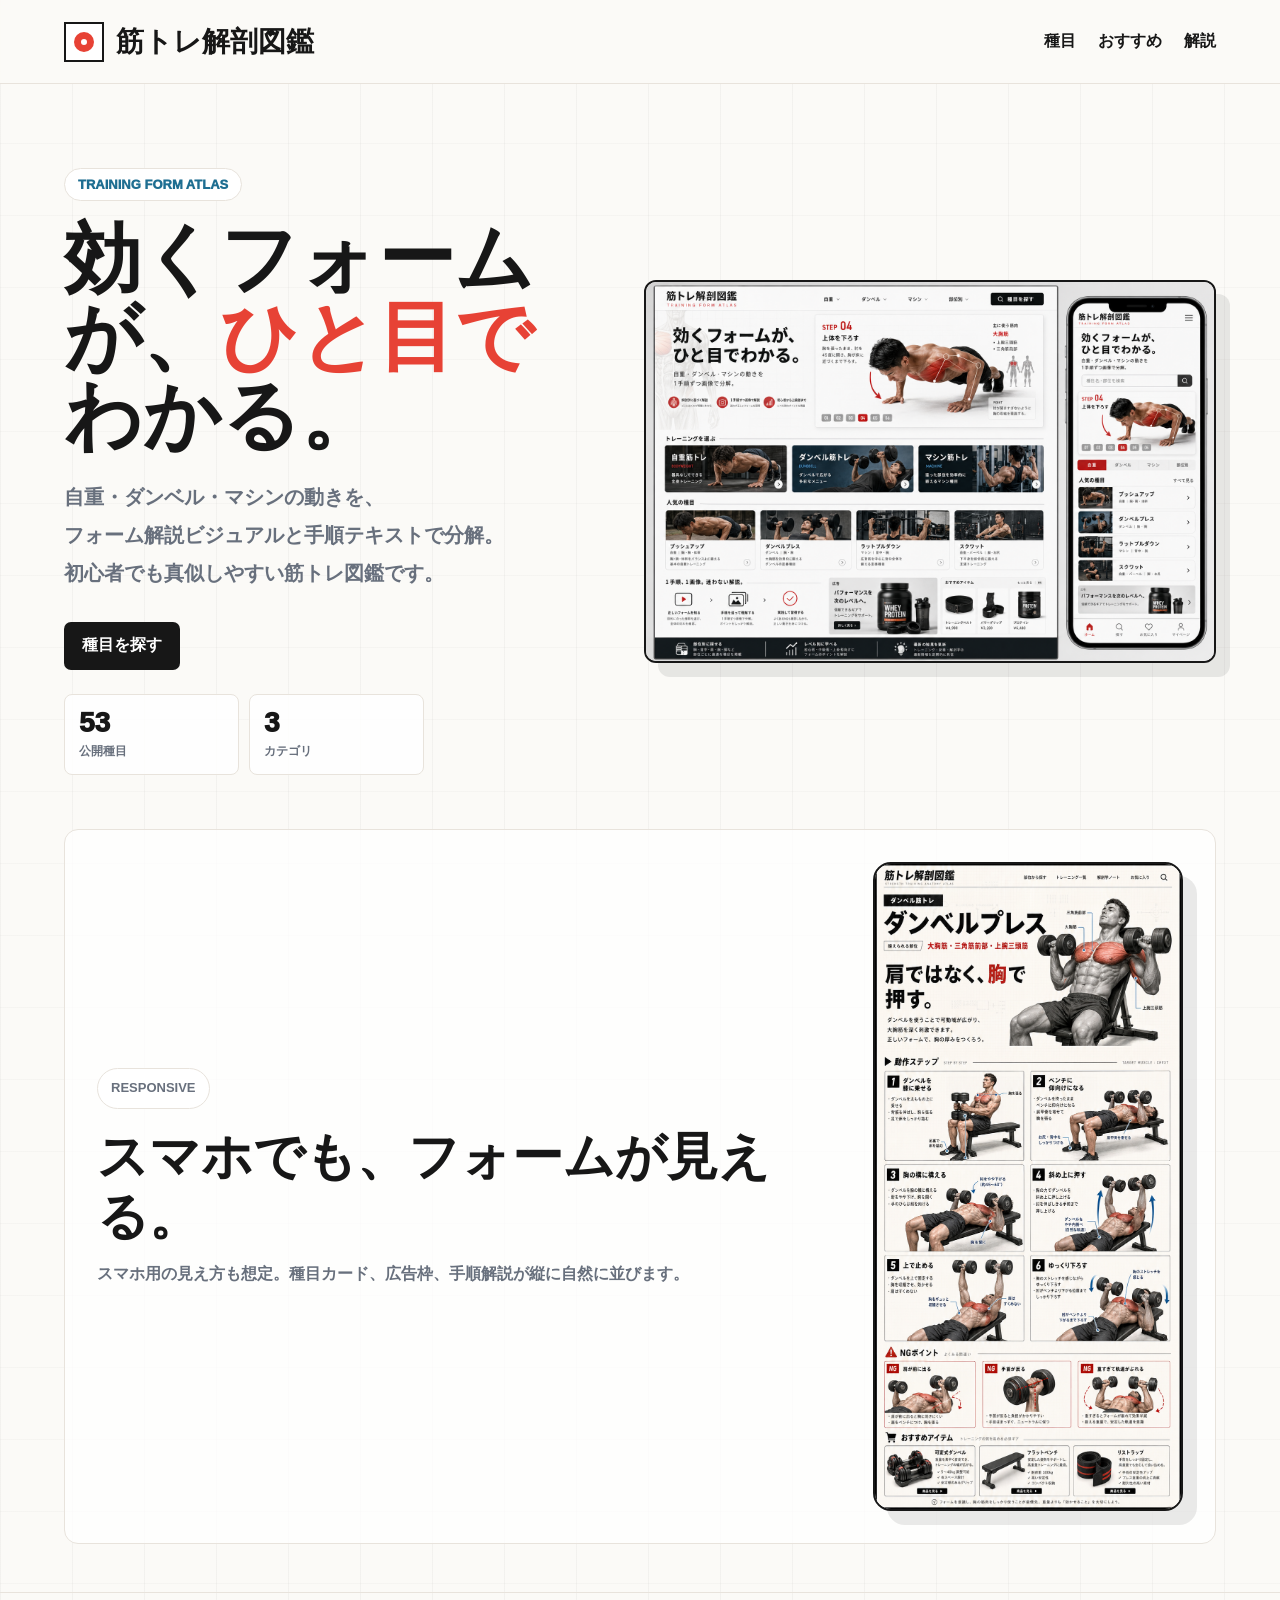
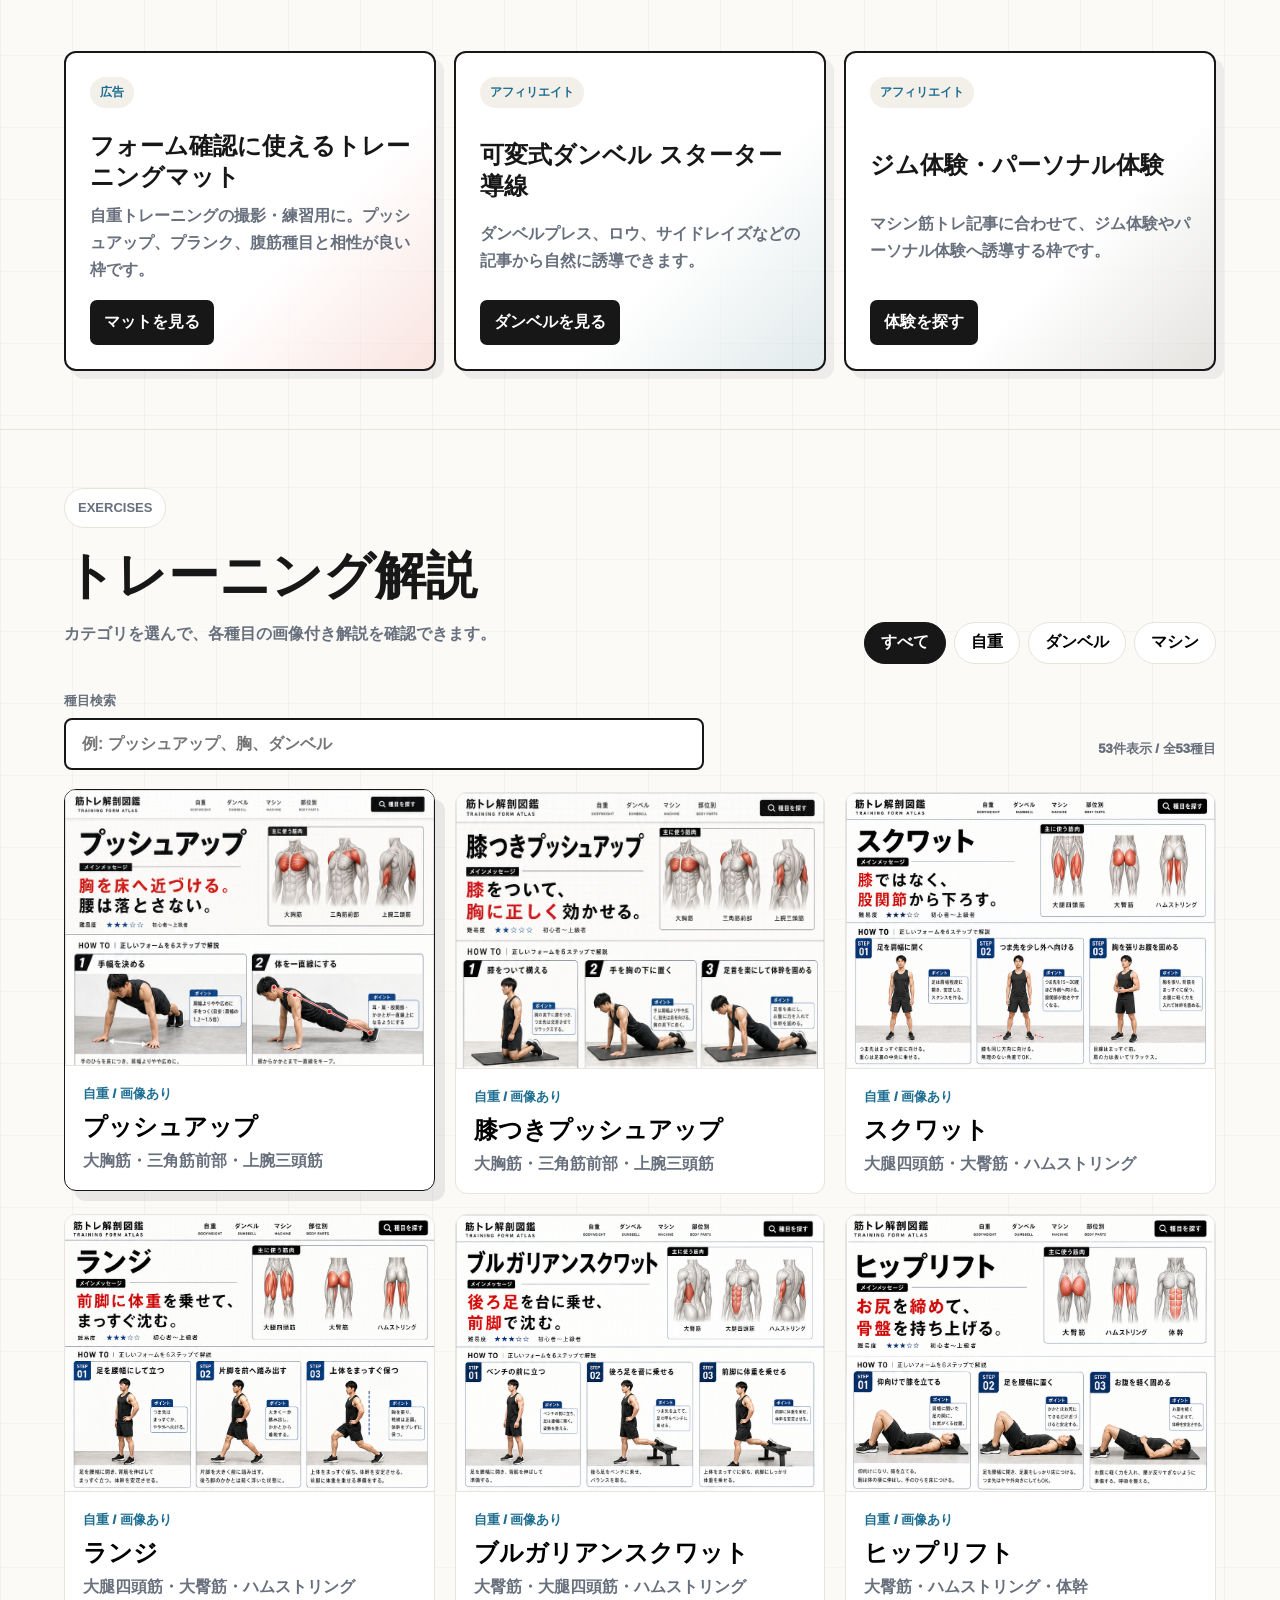
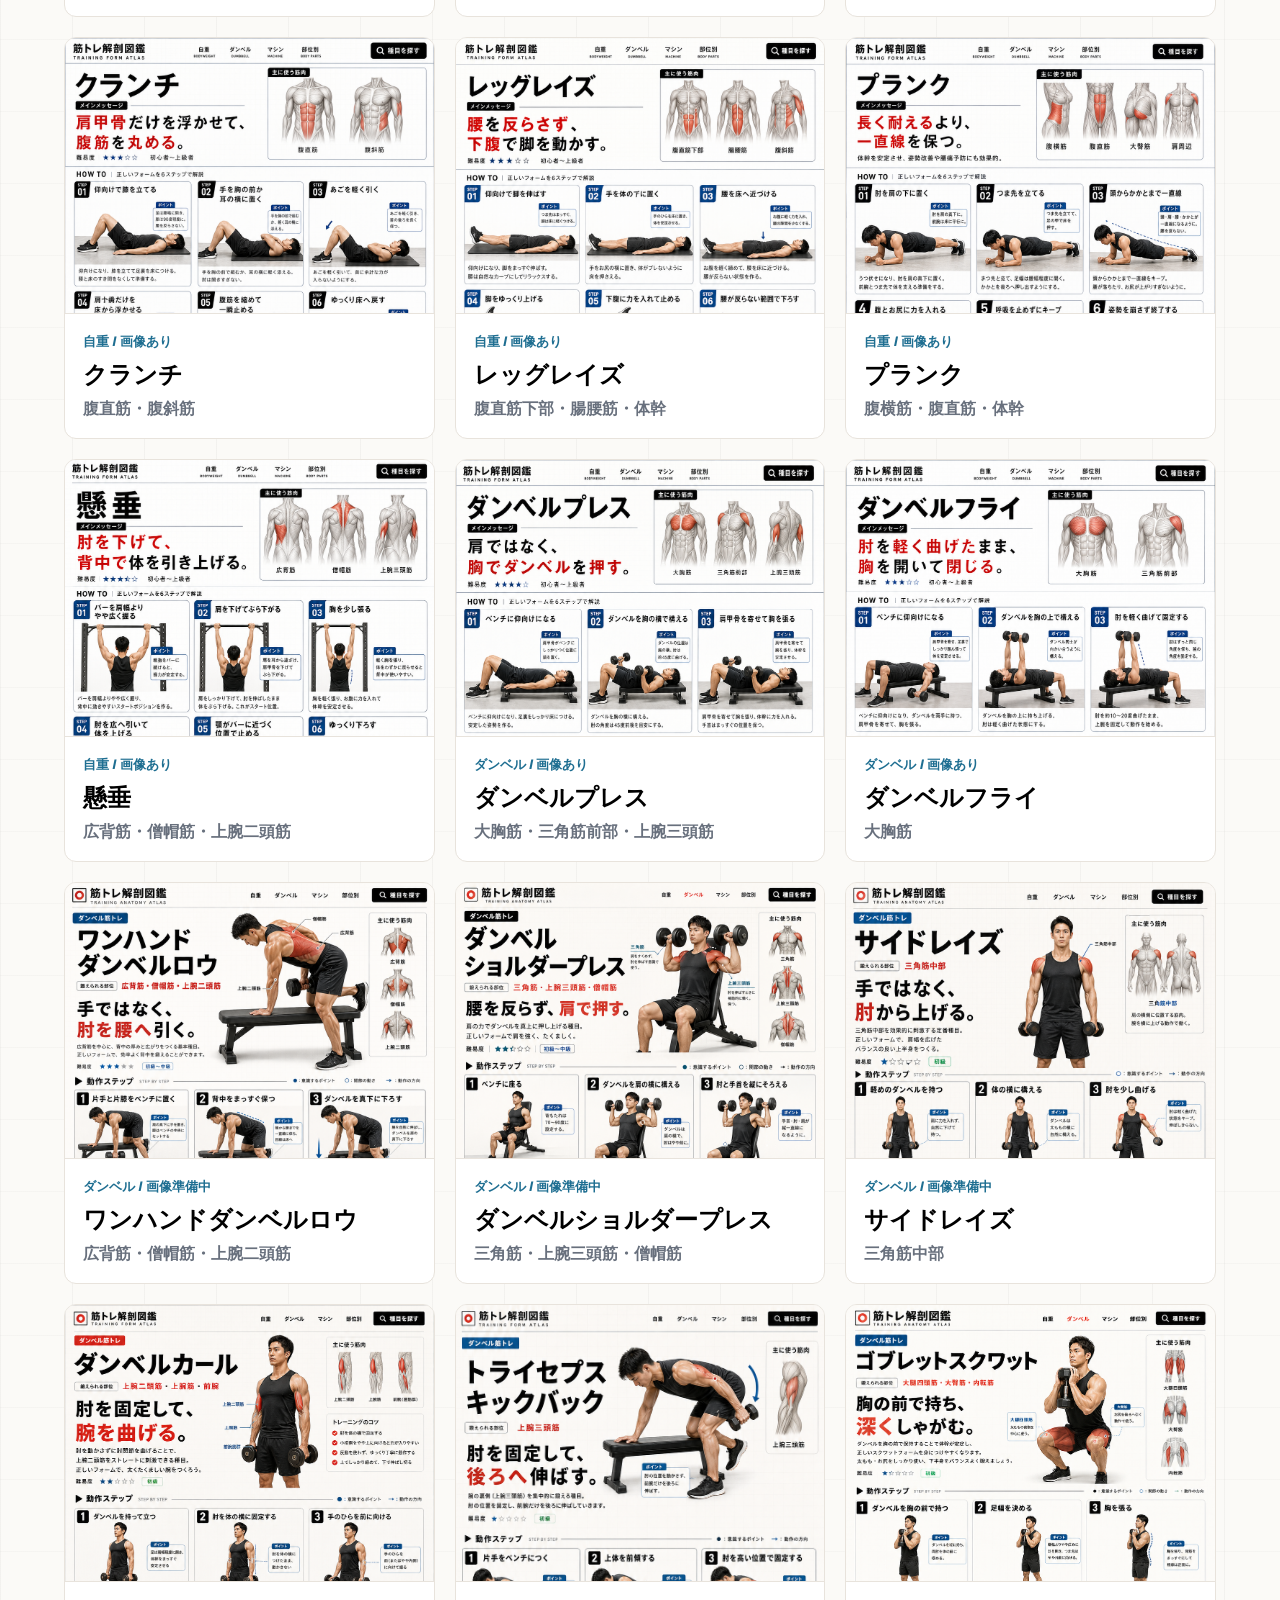
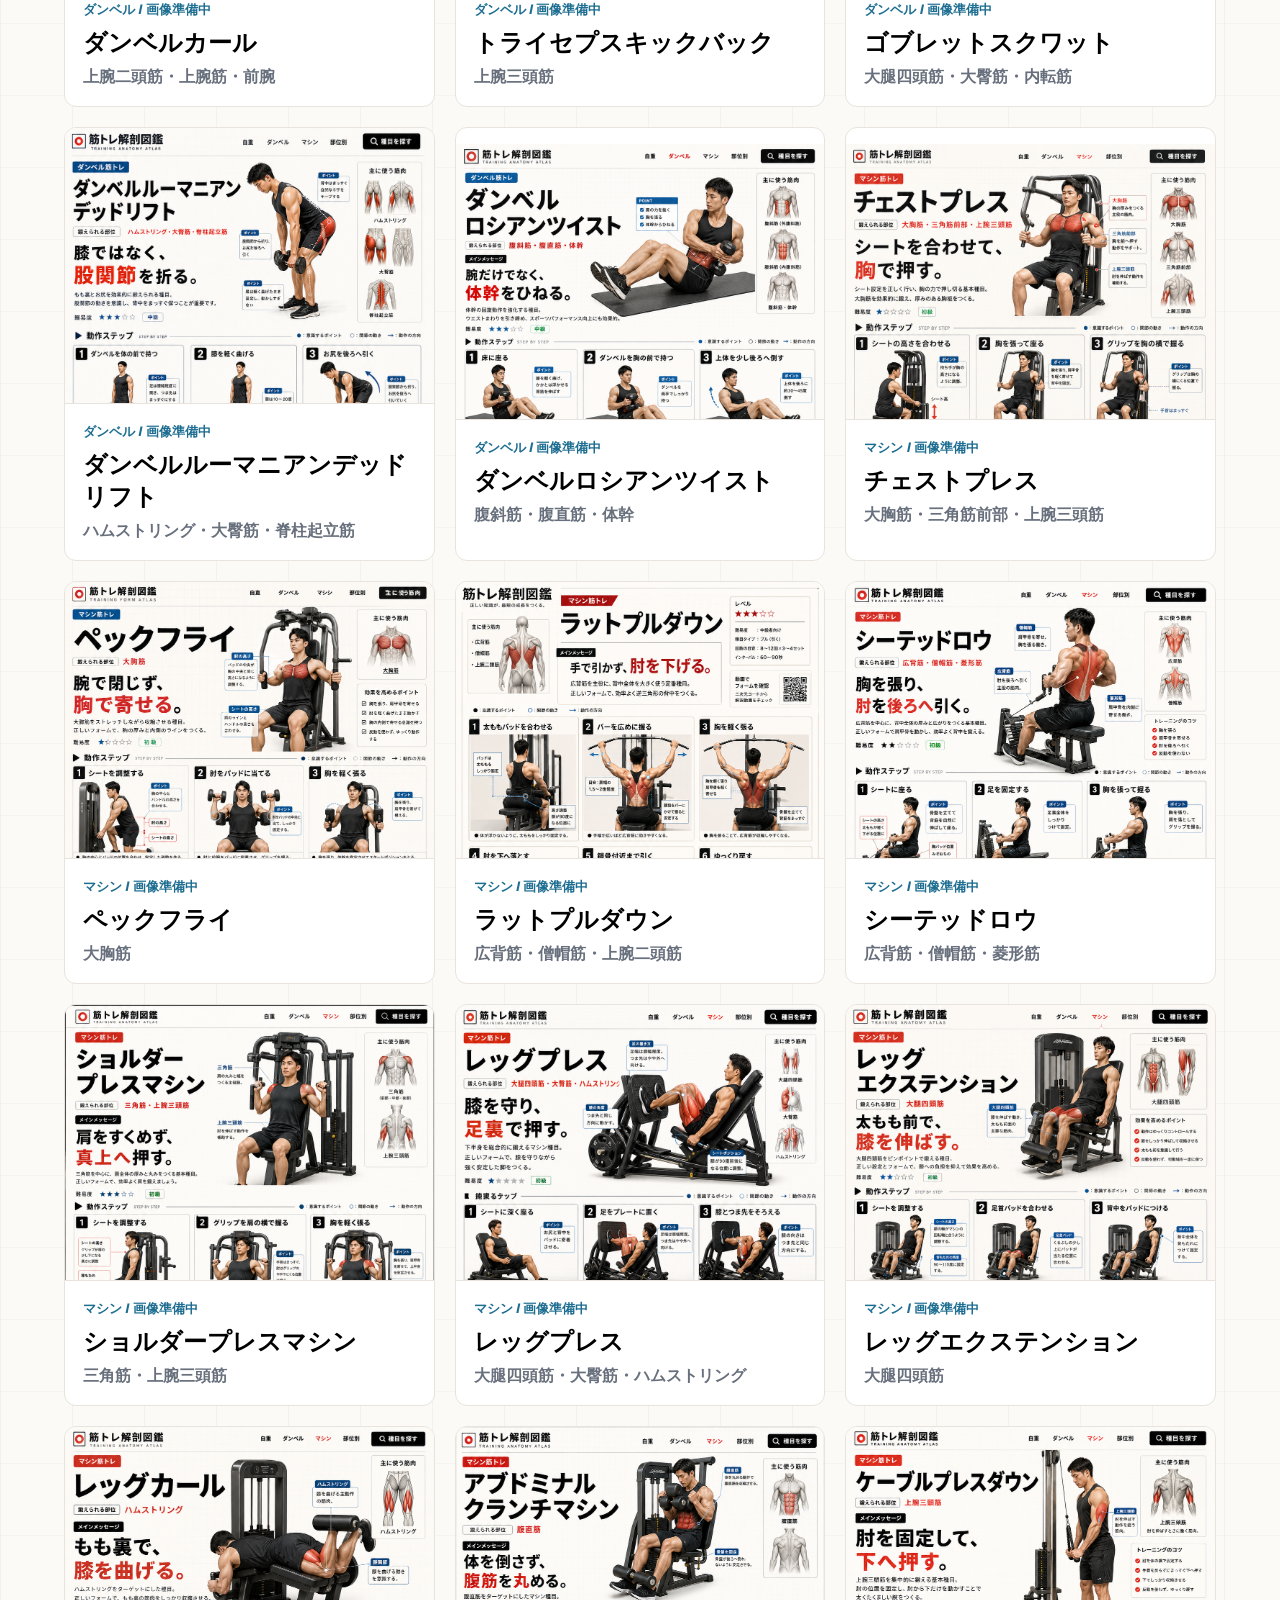
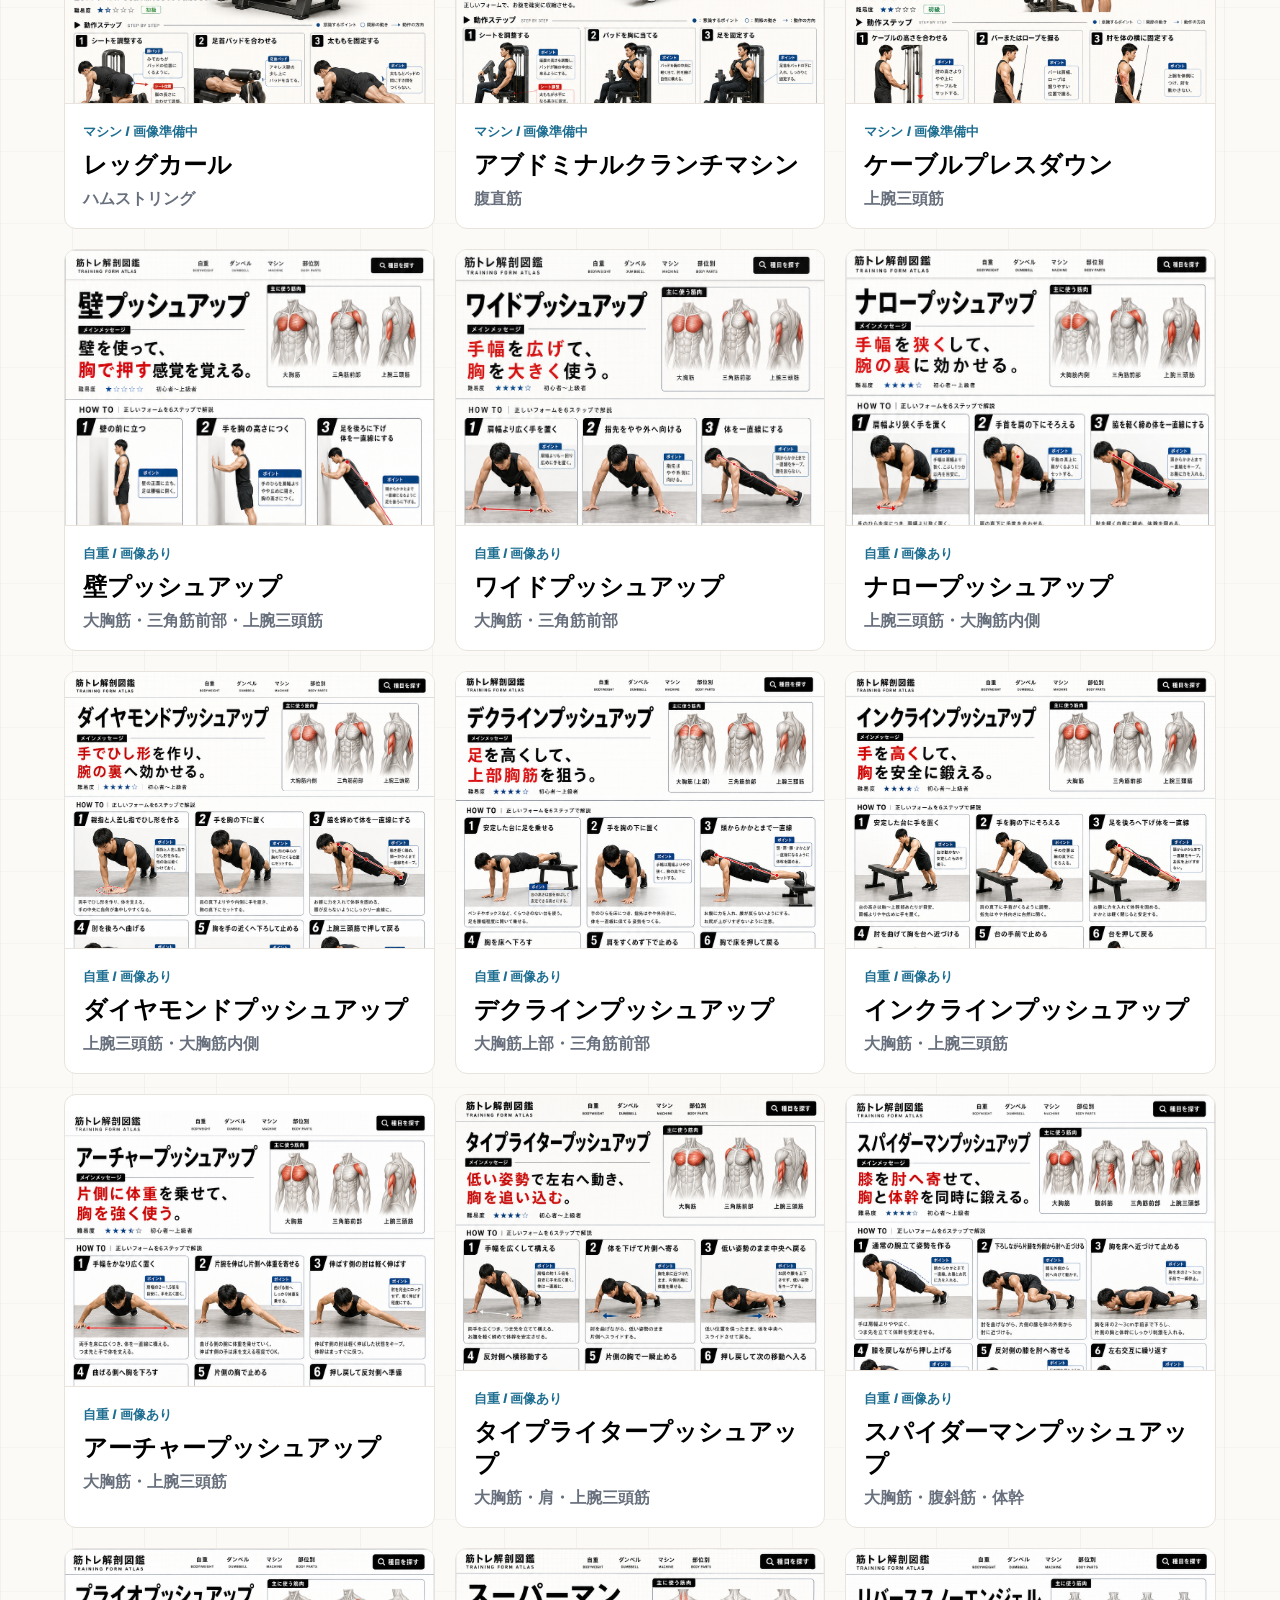
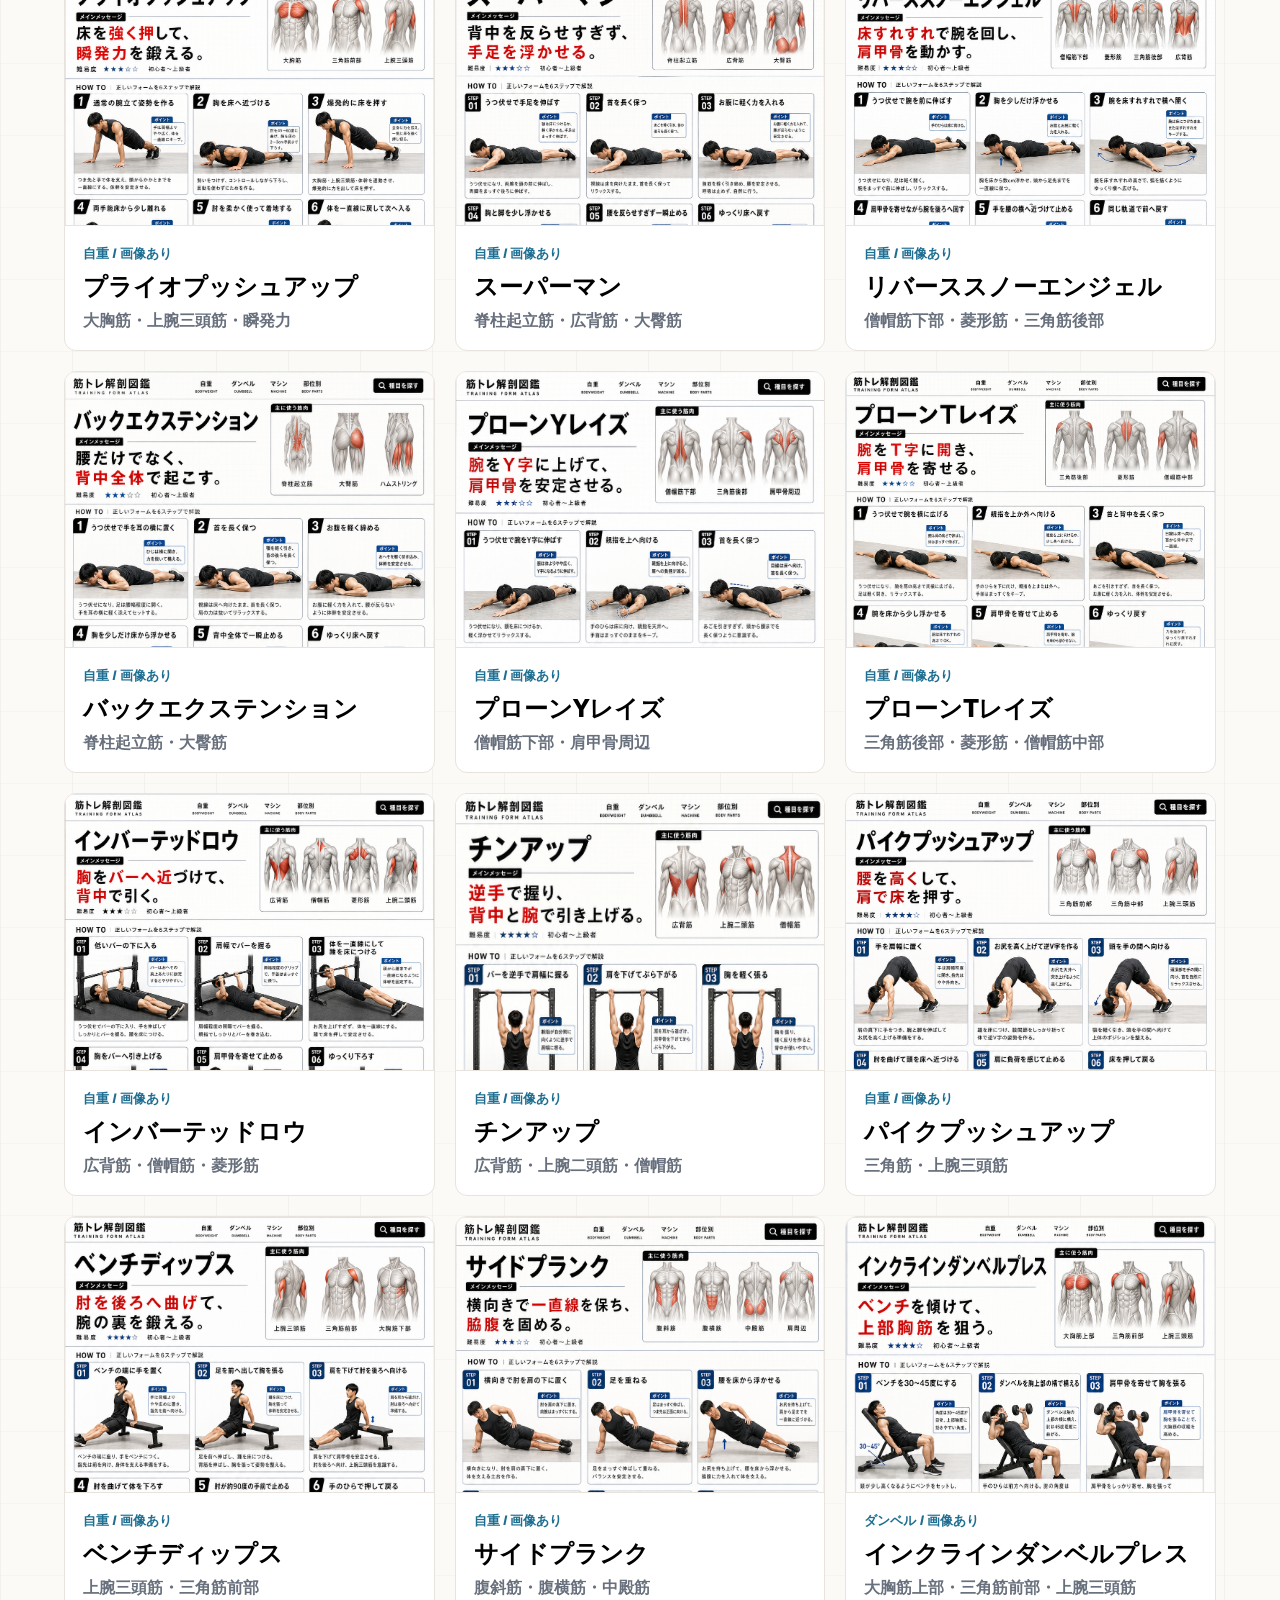
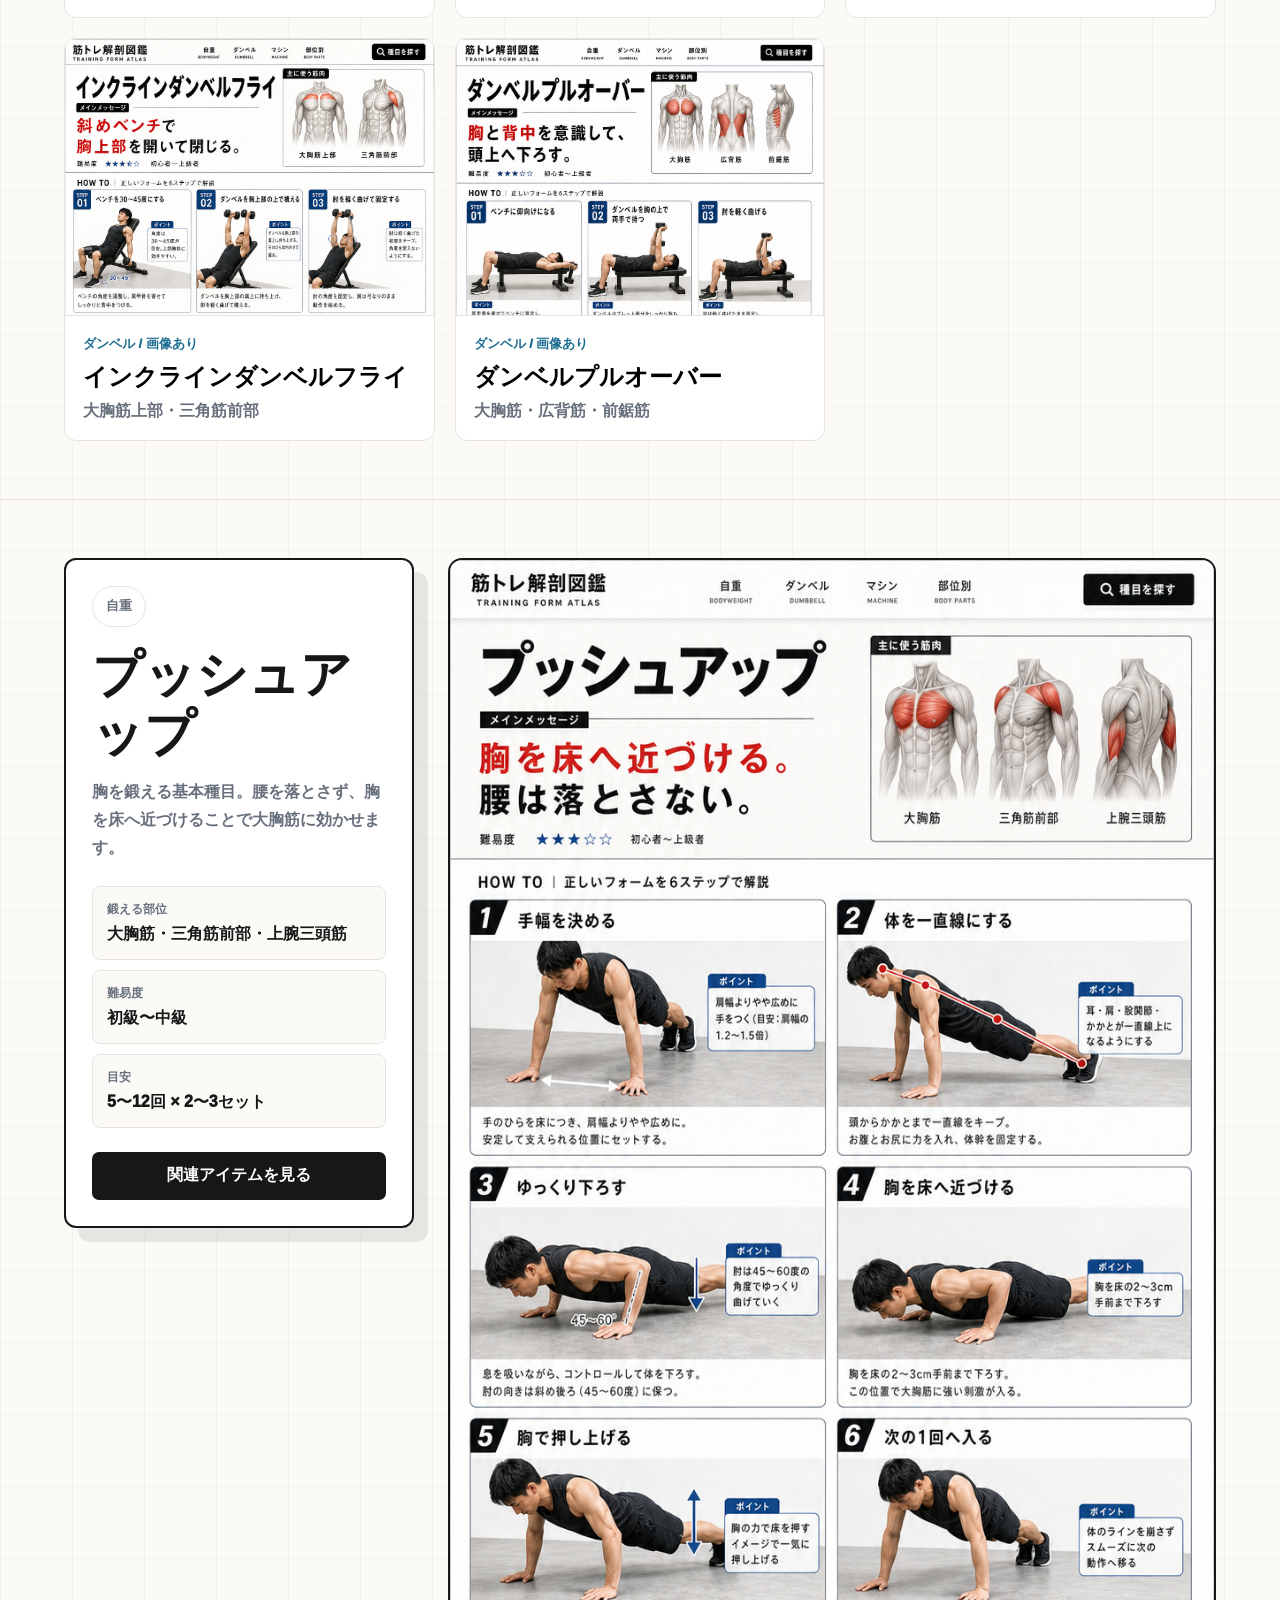
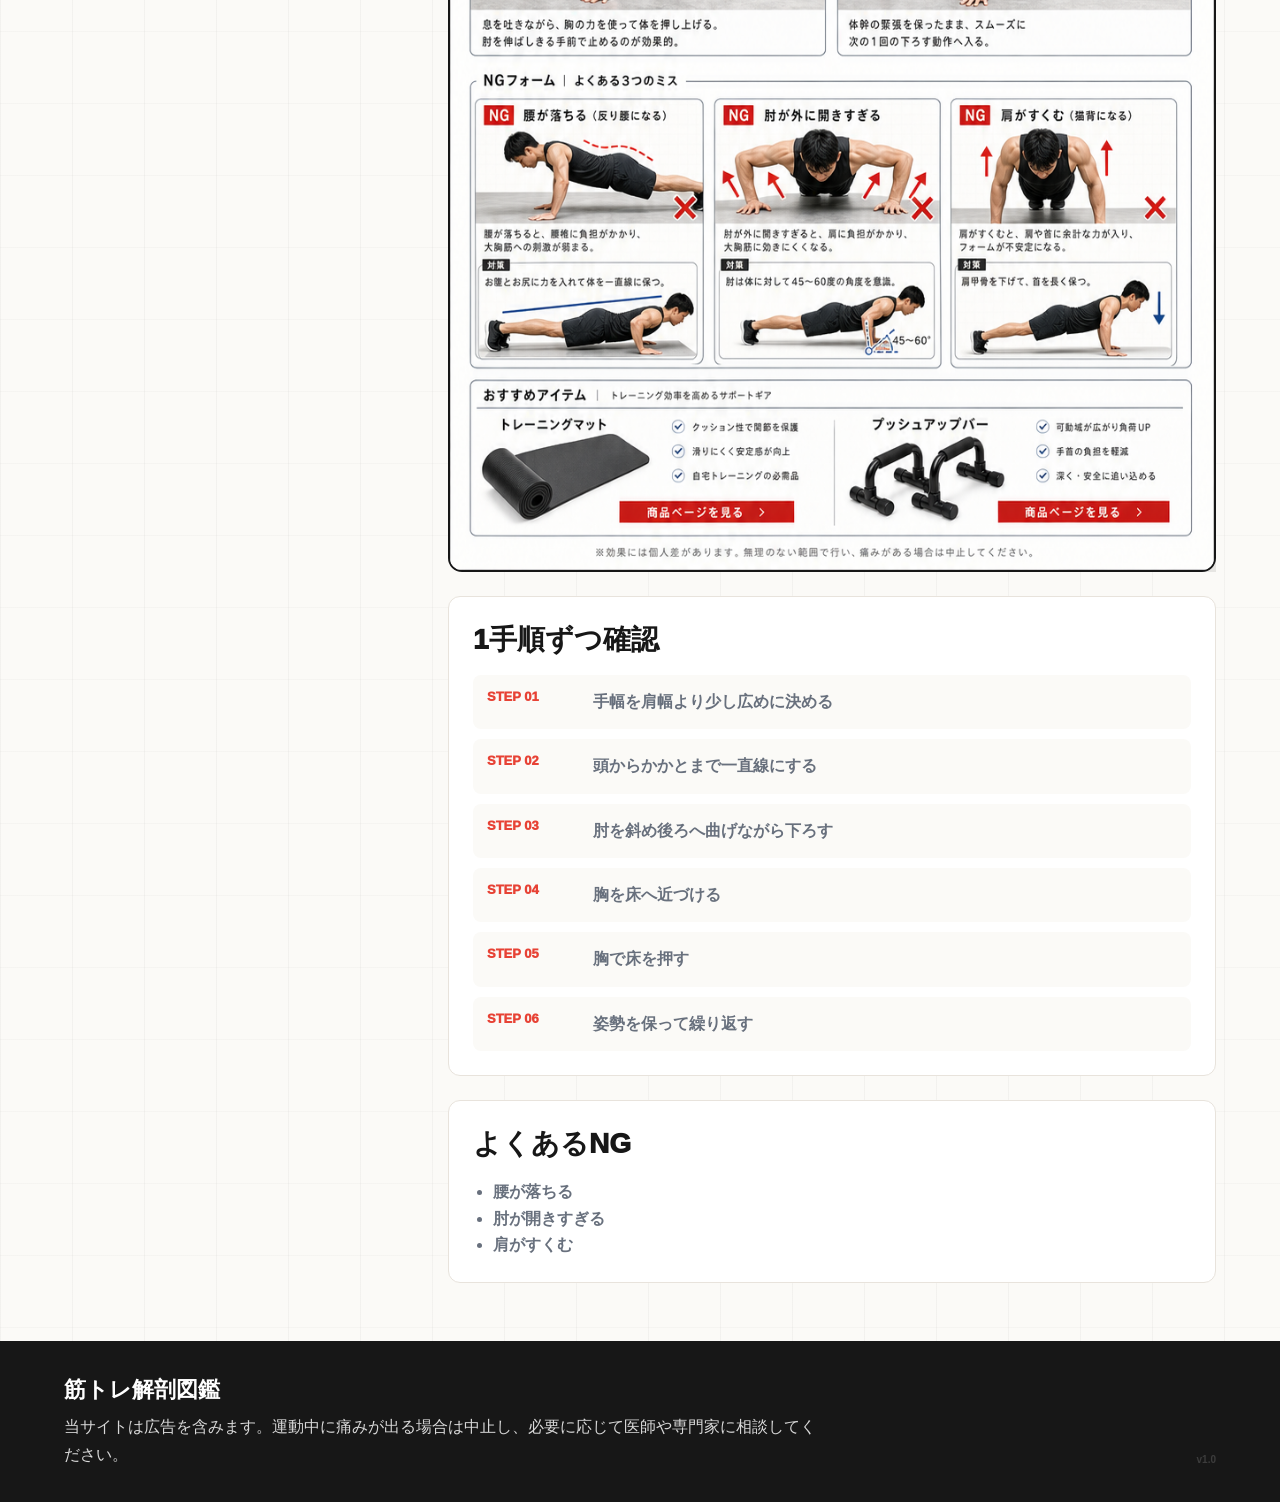
==== commit 60893043: "Add files via upload" ====
--- a/index.html
+++ b/index.html
@@ -39,8 +39,8 @@
       </div>
       <div class="hero-art">
         <picture>
-          <source media="(max-width: 680px)" srcset="assets/generated/homepage-mobile.png">
-          <img src="assets/generated/homepage-board.png" alt="筋トレ解剖図鑑のデザイン" data-fallback-src="homepage-board.png">
+          <source media="(max-width: 680px)" srcset="homepage-mobile.png">
+          <img src="homepage-board.png" alt="筋トレ解剖図鑑のデザイン" data-fallback-src="assets/generated/homepage-board.png" onerror="this.onerror=null; this.src=this.dataset.fallbackSrc">
         </picture>
       </div>
     </section>
@@ -51,7 +51,7 @@
         <h2>スマホでも、フォームが見える。</h2>
         <p>スマホ用の見え方も想定。種目カード、広告枠、手順解説が縦に自然に並びます。</p>
       </div>
-      <img src="assets/generated/home-mobile.png" alt="筋トレ解剖図鑑のスマホデザイン" data-fallback-src="home-mobile.png">
+      <img src="home-mobile.png" alt="筋トレ解剖図鑑のスマホデザイン" data-fallback-src="assets/generated/home-mobile.png" onerror="this.onerror=null; this.src=this.dataset.fallbackSrc">
     </section>
 
     <section class="section" id="banners">
@@ -98,7 +98,7 @@
         </aside>
         <div class="detail-main">
           <figure class="detail-figure">
-            <img id="detailImage" src="assets/generated/pushup-detail-real.png" alt="プッシュアップの画像付き解説" data-fallback-src="pushup-detail-real.png">
+            <img id="detailImage" src="pushup-detail-real.png" alt="プッシュアップの画像付き解説" data-fallback-src="assets/generated/pushup-detail-real.png" onerror="this.onerror=null; this.src=this.dataset.fallbackSrc">
           </figure>
           <div class="steps-panel">
             <h3>1手順ずつ確認</h3>
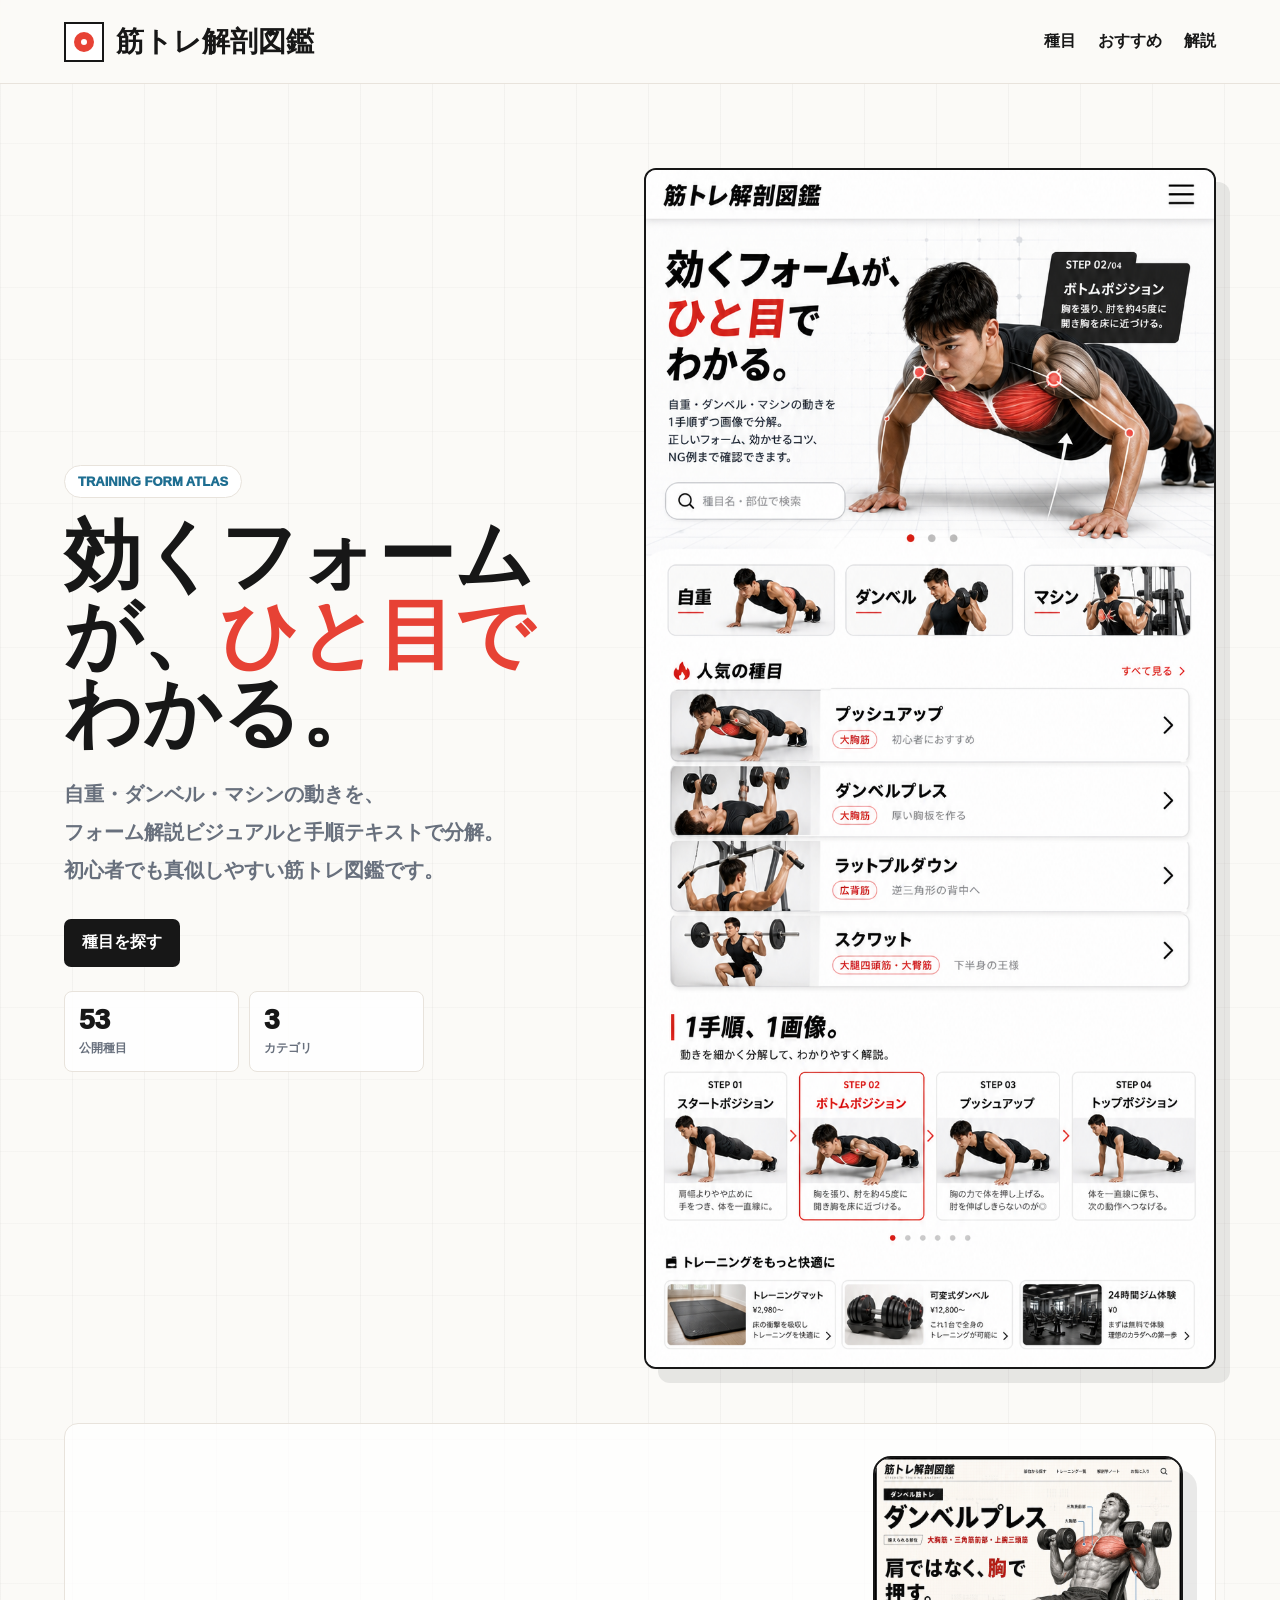
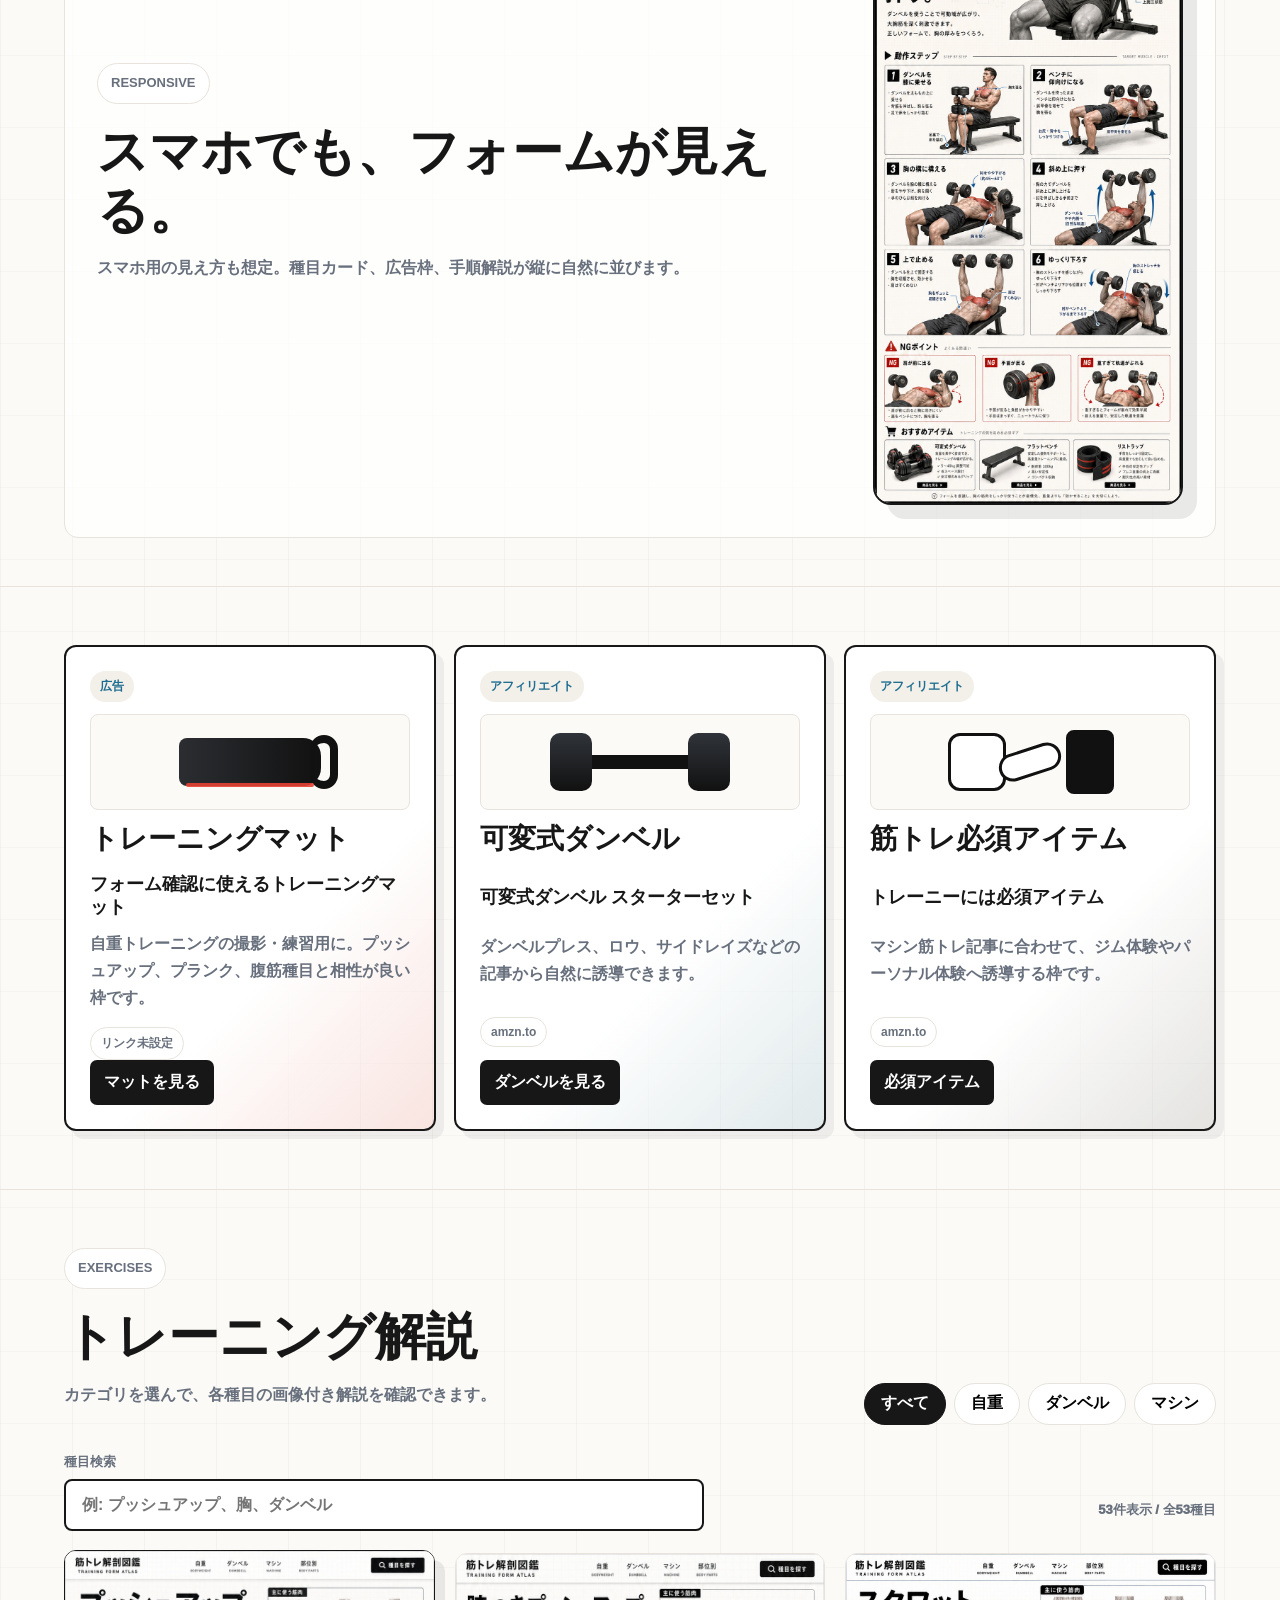
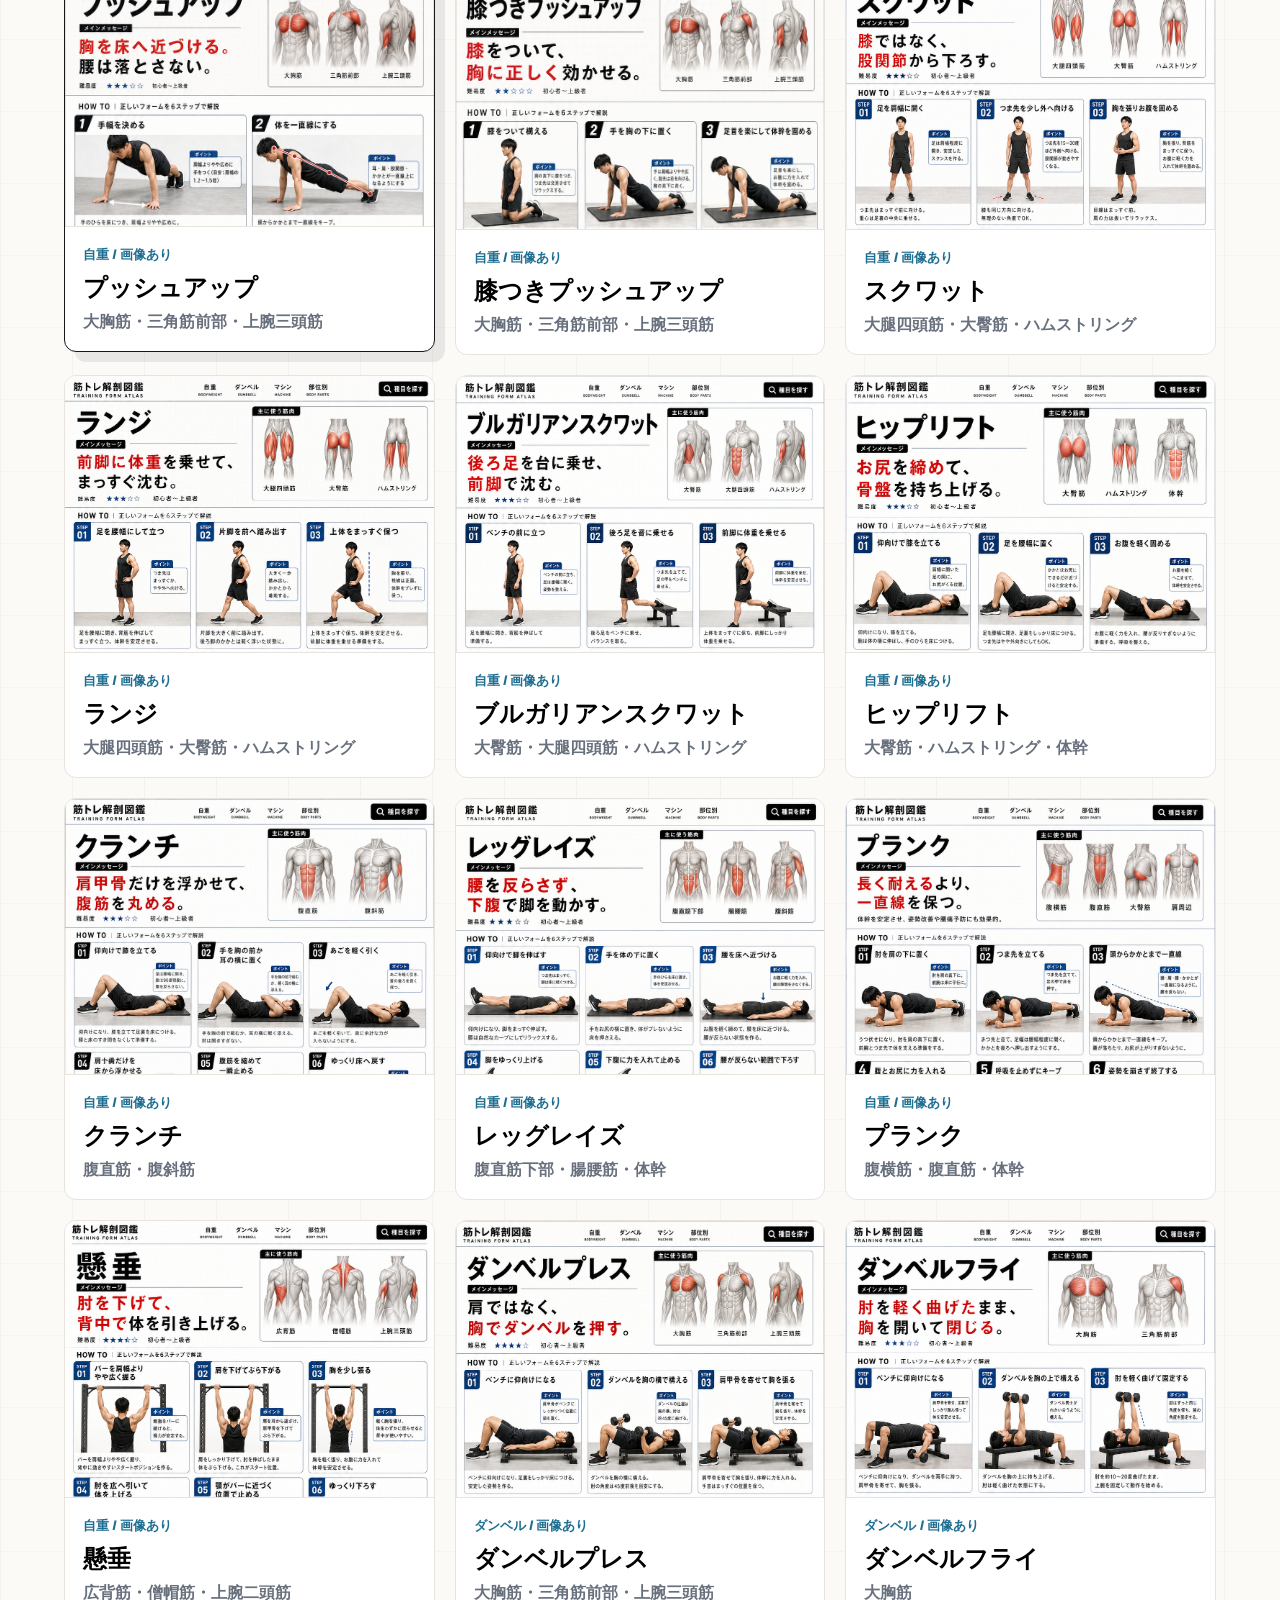
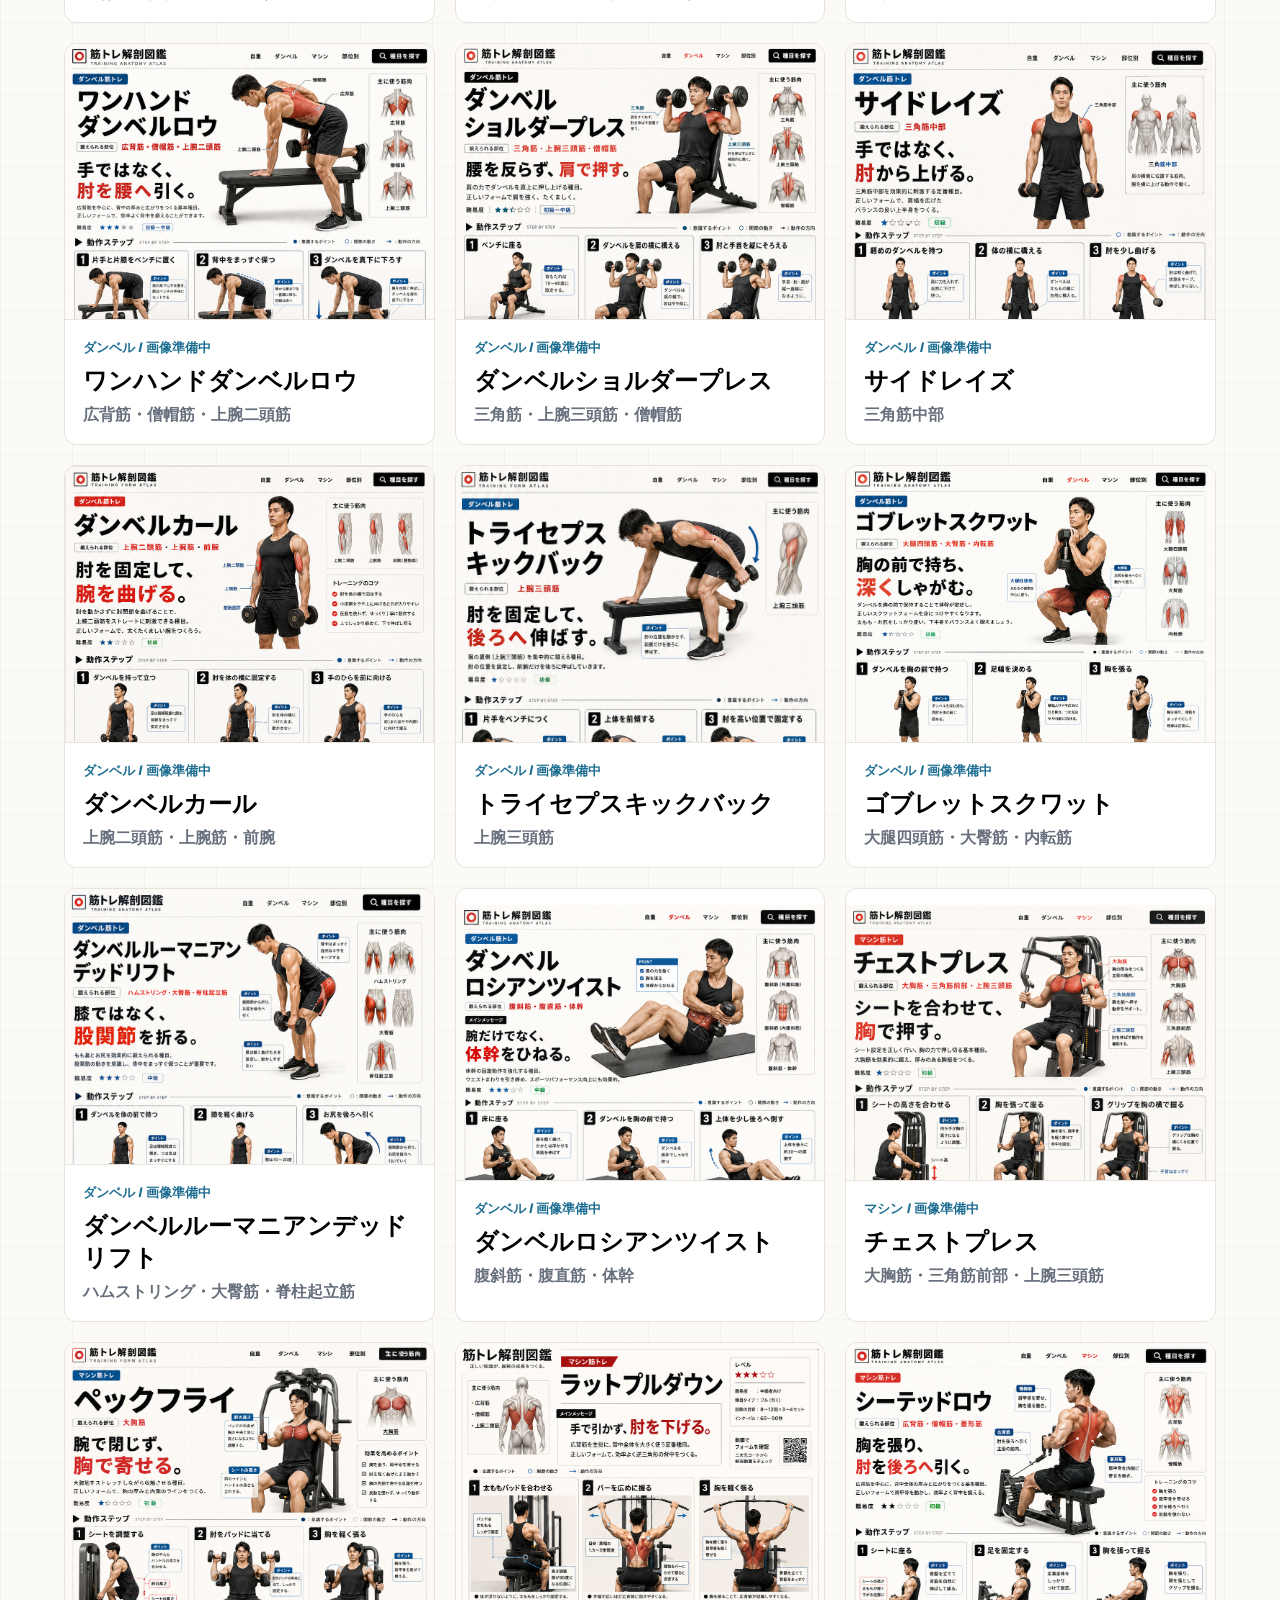
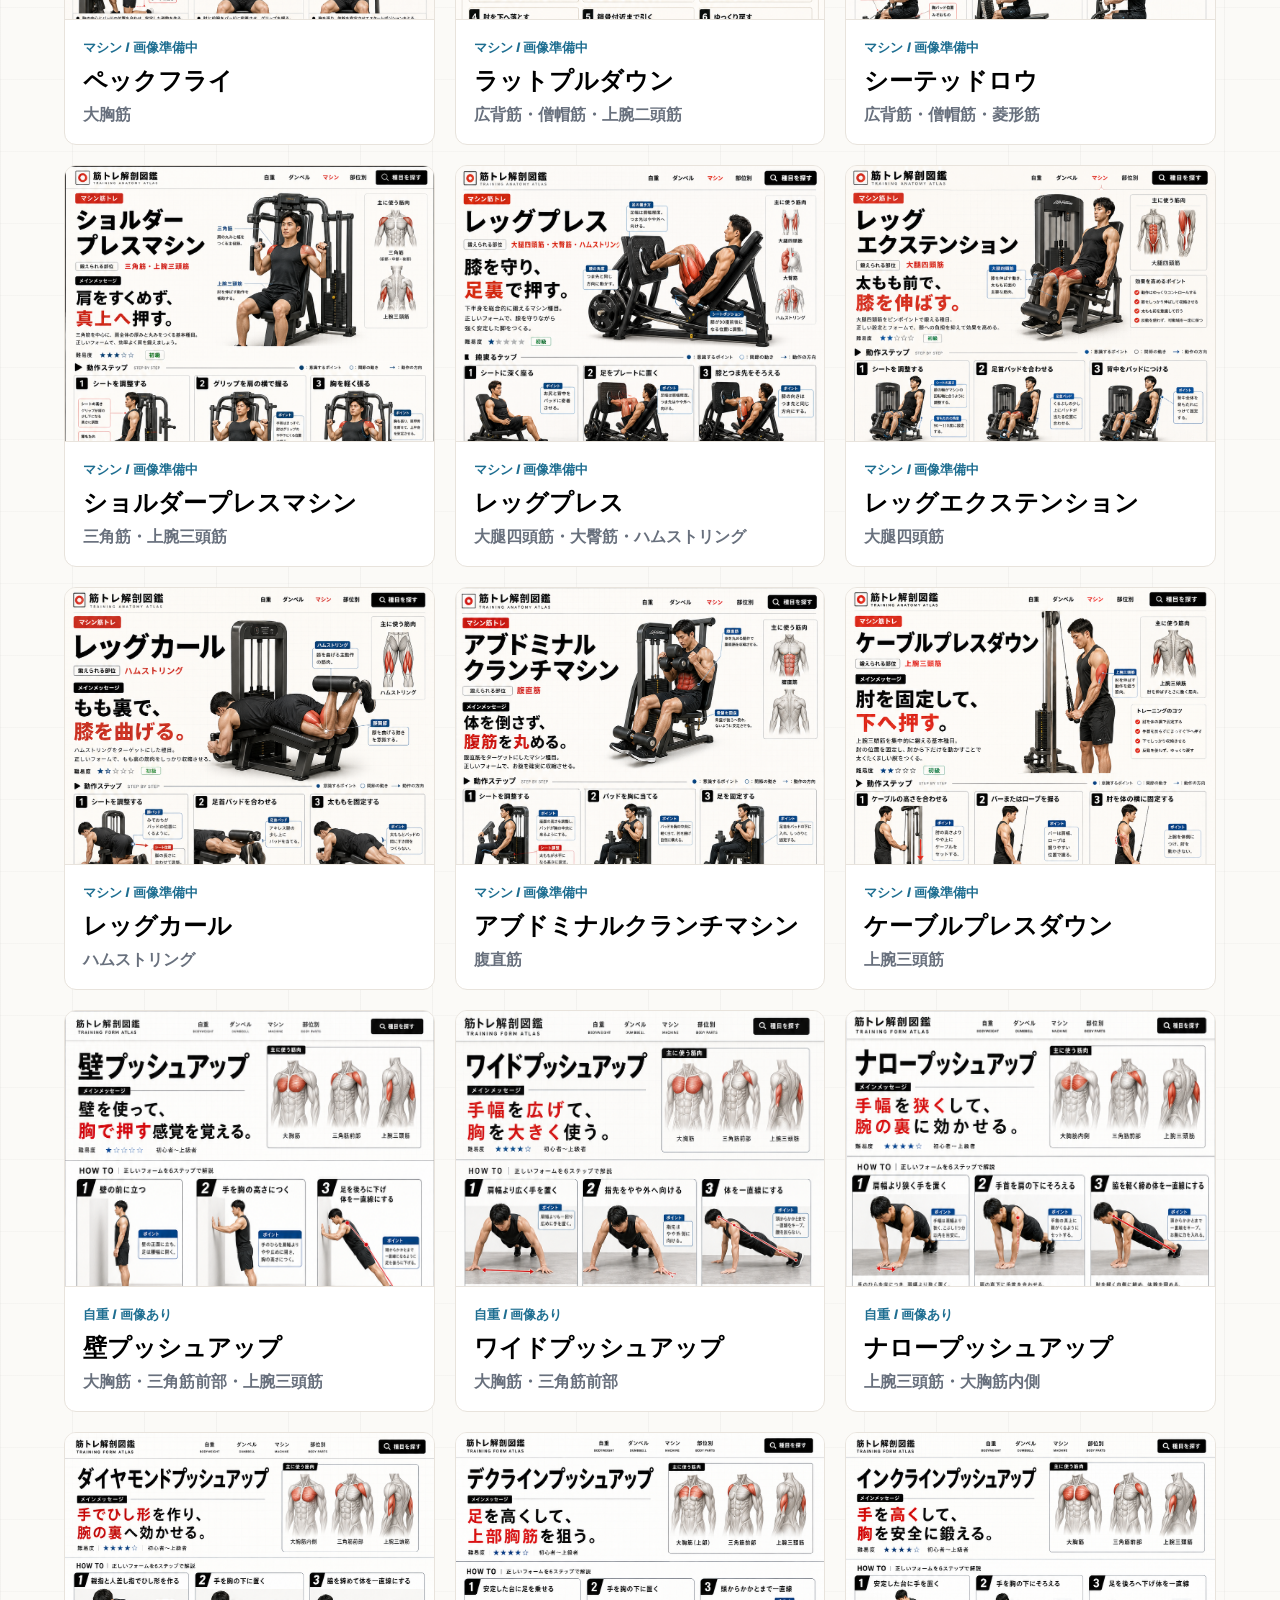
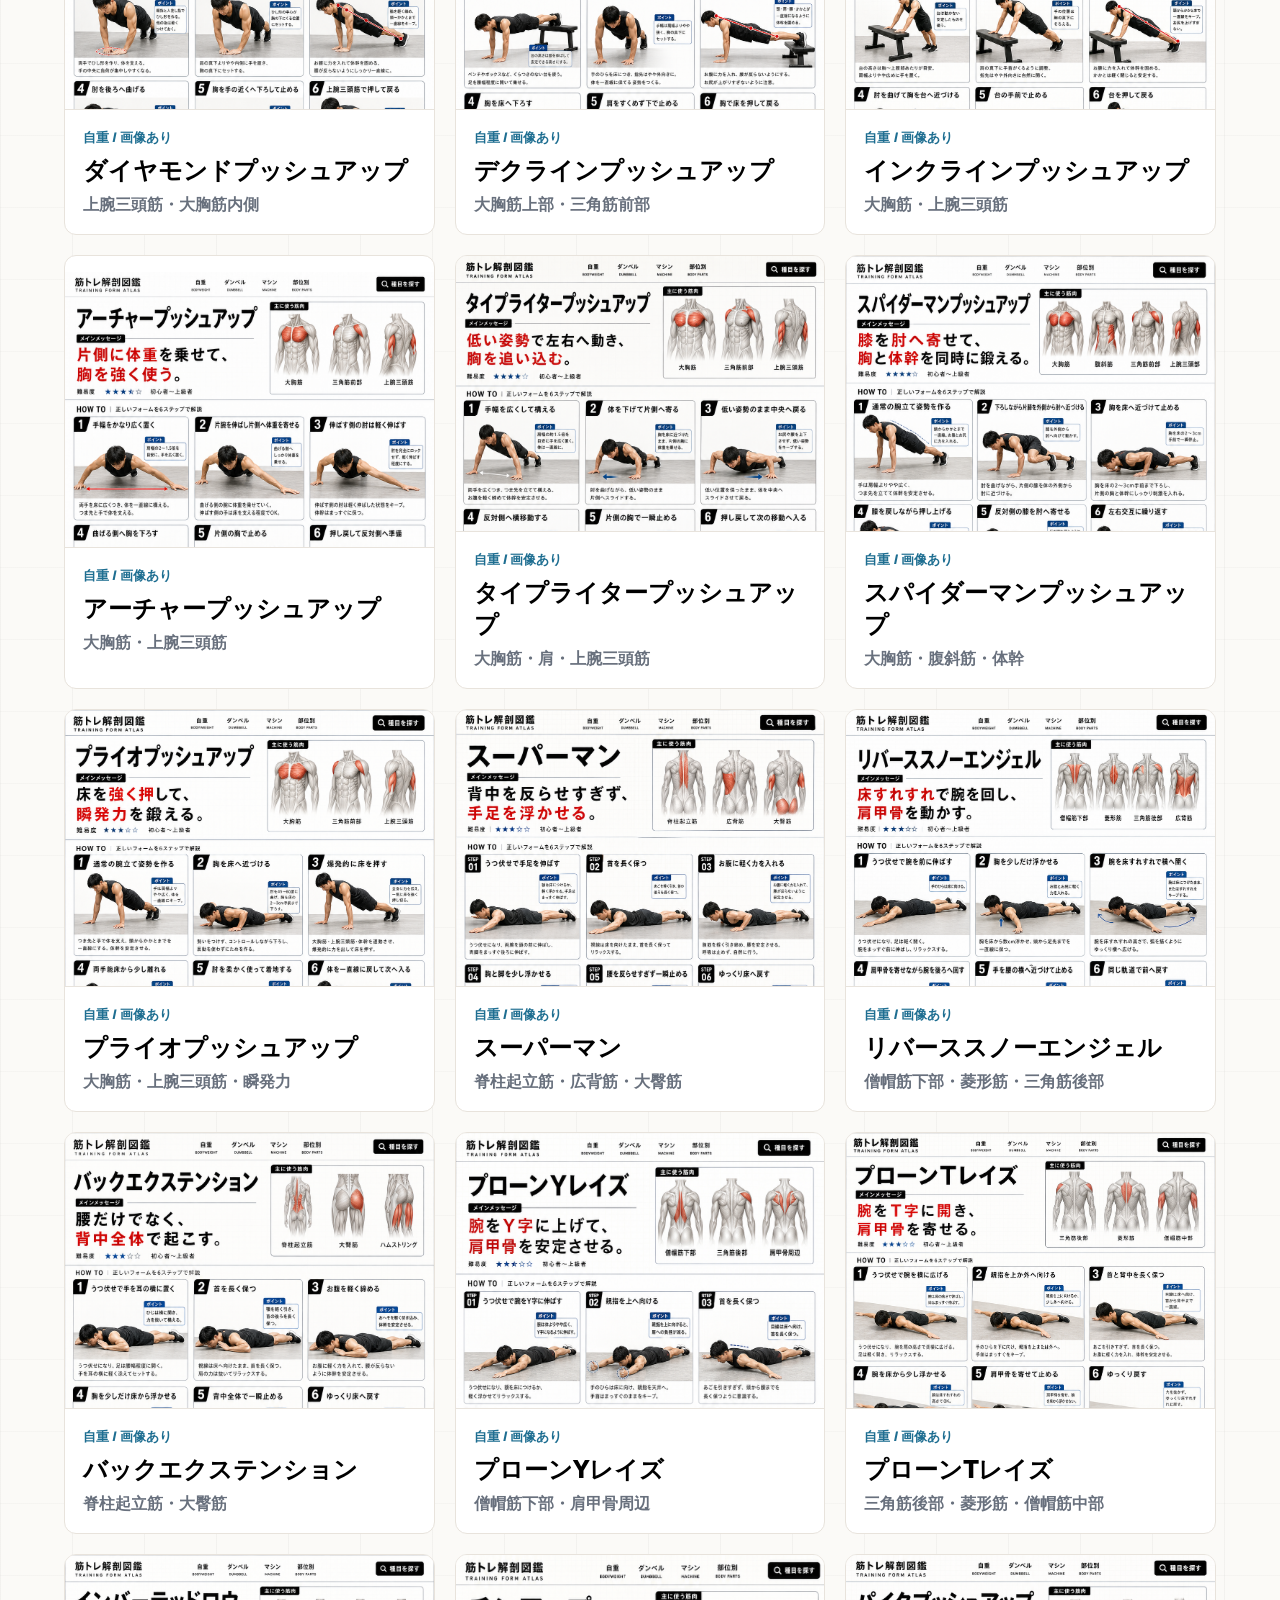
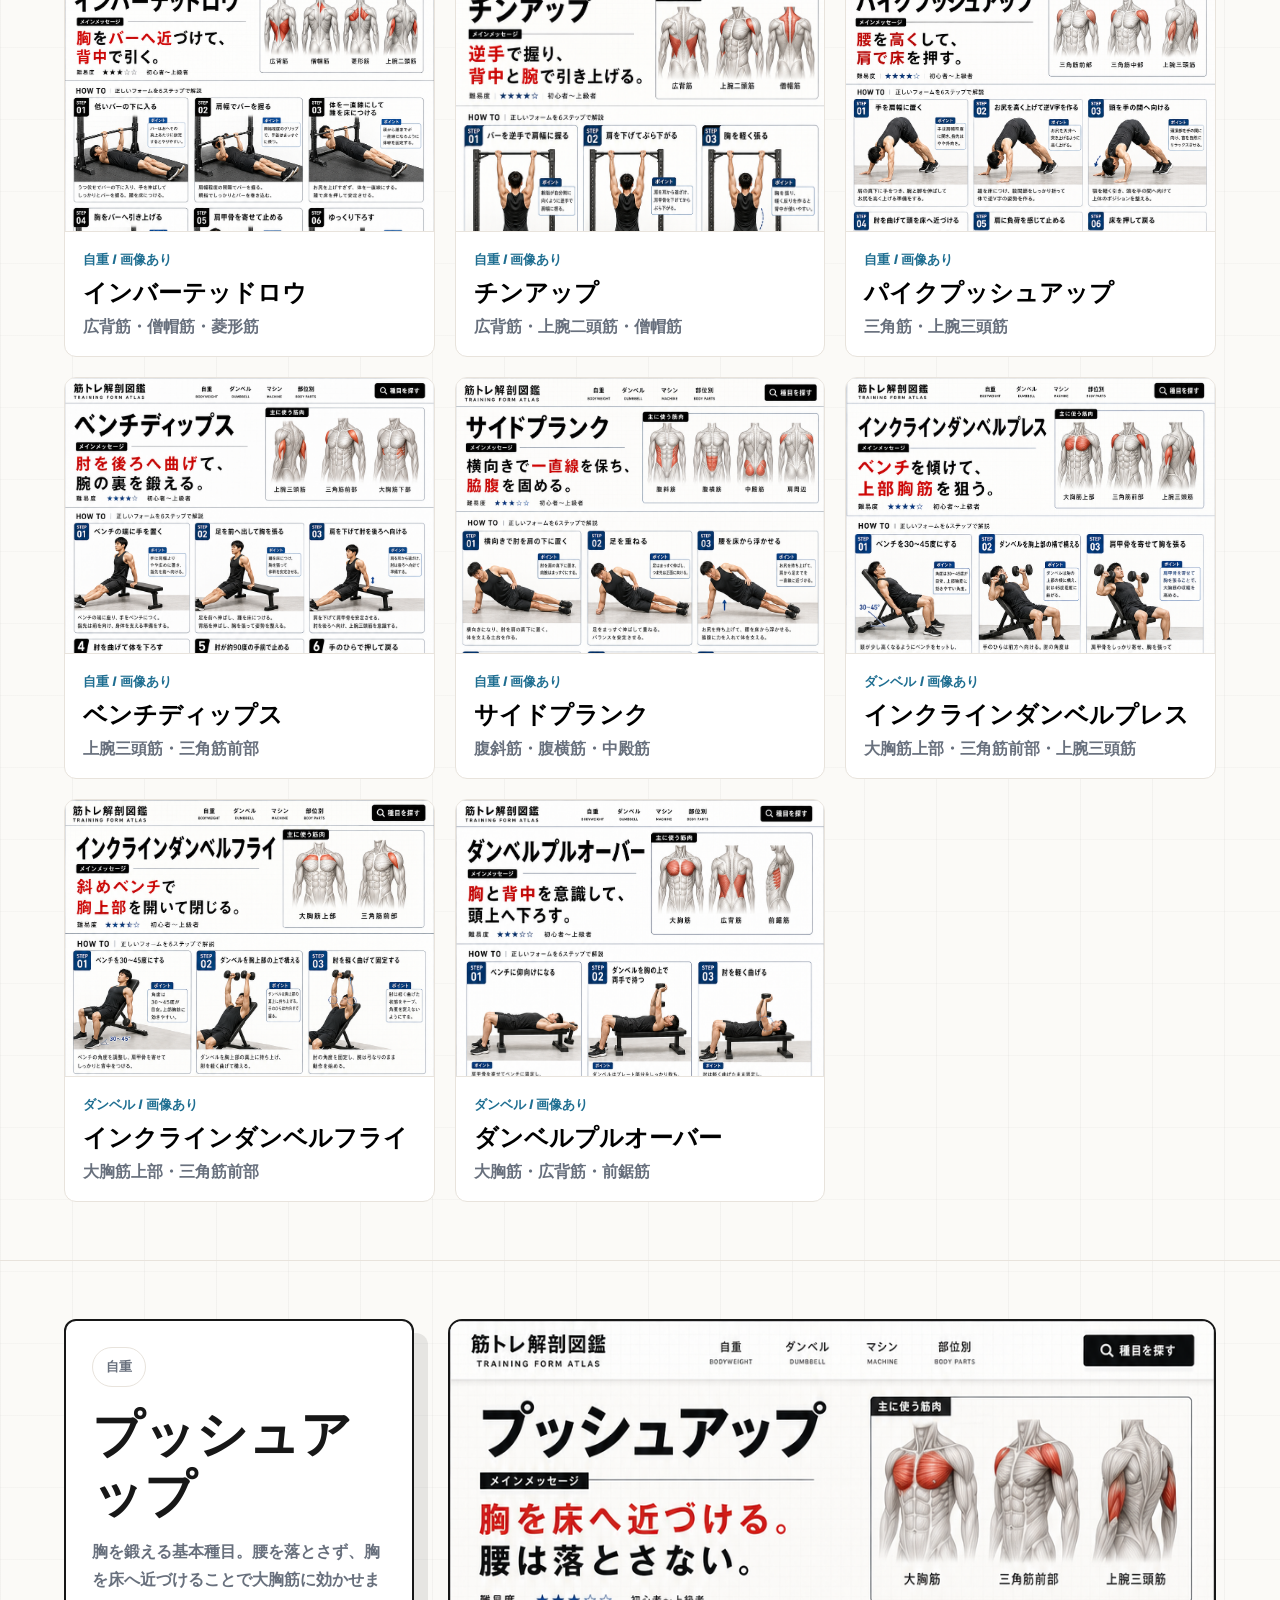
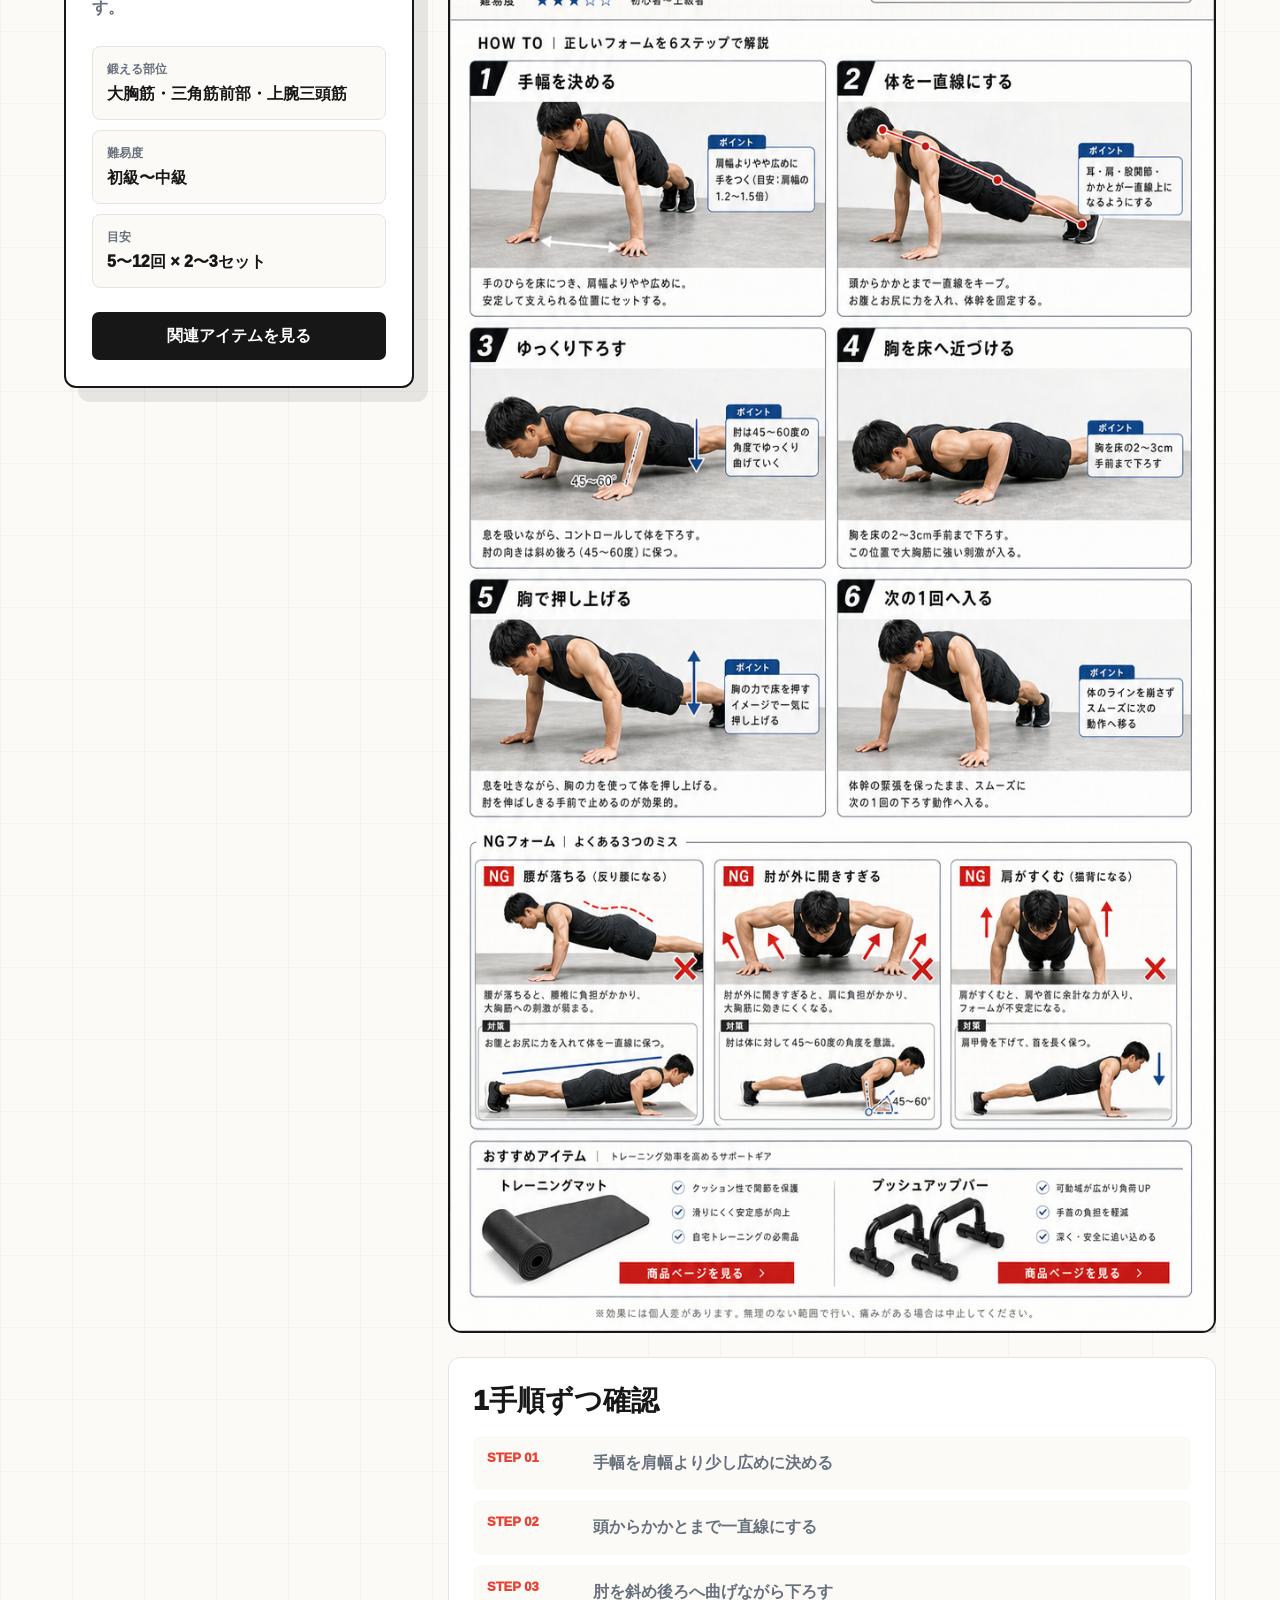
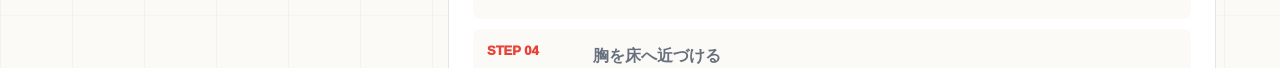
==== commit d5666736: "Add files via upload" ====
--- a/index.html
+++ b/index.html
@@ -8,7 +8,7 @@
   <meta property="og:title" content="筋トレ解剖図鑑">
   <meta property="og:description" content="正しいフォーム、効かせるコツ、NG例を1手順ずつ確認できる筋トレ図鑑。">
   <meta property="og:type" content="website">
-  <link rel="stylesheet" href="styles.css">
+  <link rel="stylesheet" href="styles.css?v=20260502-4">
 </head>
 <body>
   <header class="site-header">
@@ -133,8 +133,8 @@
     </form>
   </div>
 
-  <script src="affiliate-config.js"></script>
-  <script src="site-data.js"></script>
-  <script src="script.js"></script>
+  <script src="affiliate-config.js?v=20260502-4"></script>
+  <script src="site-data.js?v=20260502-4"></script>
+  <script src="script.js?v=20260502-4"></script>
 </body>
 </html>
--- a/styles.css
+++ b/styles.css
@@ -280,7 +280,7 @@
 }
 
 .banner-card {
-  min-height: 210px;
+  min-height: 300px;
   display: flex;
   flex-direction: column;
   justify-content: space-between;
@@ -299,6 +299,11 @@
   background: linear-gradient(135deg, #fff 0%, #fff 62%, rgba(23, 23, 23, .10) 100%);
 }
 
+.banner-product {
+  display: grid;
+  gap: 12px;
+}
+
 .banner-card span {
   width: fit-content;
   padding: 7px 10px;
@@ -309,10 +314,115 @@
   font-weight: 950;
 }
 
+.product-art {
+  position: relative;
+  height: 96px;
+  display: grid;
+  place-items: center;
+  overflow: hidden;
+  border: 1px solid var(--line);
+  border-radius: 8px;
+  background: var(--paper);
+}
+
+.product-art i {
+  display: block;
+  background: var(--ink);
+}
+
+.product-art.mat i:nth-child(1) {
+  width: 142px;
+  height: 48px;
+  border-radius: 8px 18px 18px 8px;
+  background: linear-gradient(90deg, #2b2d31, #111);
+}
+
+.product-art.mat i:nth-child(2) {
+  position: absolute;
+  right: calc(50% - 88px);
+  width: 28px;
+  height: 54px;
+  border: 8px solid #111;
+  border-left-width: 5px;
+  border-radius: 999px;
+  background: transparent;
+}
+
+.product-art.mat i:nth-child(3) {
+  position: absolute;
+  bottom: 22px;
+  width: 128px;
+  height: 4px;
+  border-radius: 999px;
+  background: rgba(231, 66, 53, .9);
+}
+
+.product-art.dumbbell i:nth-child(1) {
+  width: 112px;
+  height: 14px;
+  border-radius: 999px;
+  background: #111;
+}
+
+.product-art.dumbbell i:nth-child(2),
+.product-art.dumbbell i:nth-child(3) {
+  position: absolute;
+  width: 42px;
+  height: 58px;
+  border-radius: 10px;
+  background: linear-gradient(180deg, #30343a, #111);
+}
+
+.product-art.dumbbell i:nth-child(2) {
+  left: calc(50% - 90px);
+}
+
+.product-art.dumbbell i:nth-child(3) {
+  right: calc(50% - 90px);
+}
+
+.product-art.gear i:nth-child(1),
+.product-art.gear i:nth-child(2),
+.product-art.gear i:nth-child(3) {
+  position: absolute;
+  border: 3px solid #111;
+  background: #fff;
+}
+
+.product-art.gear i:nth-child(1) {
+  left: calc(50% - 82px);
+  width: 58px;
+  height: 58px;
+  border-radius: 12px;
+}
+
+.product-art.gear i:nth-child(2) {
+  width: 64px;
+  height: 28px;
+  border-radius: 999px;
+  transform: rotate(-18deg);
+}
+
+.product-art.gear i:nth-child(3) {
+  right: calc(50% - 84px);
+  width: 48px;
+  height: 64px;
+  border-radius: 8px;
+  background: #111;
+}
+
+.banner-card b {
+  display: block;
+  color: var(--ink);
+  font-size: 28px;
+  line-height: 1.18;
+  font-weight: 950;
+}
+
 .banner-card strong {
   display: block;
-  margin: 22px 0 10px;
-  font-size: 24px;
+  margin: 18px 0 10px;
+  font-size: 18px;
   line-height: 1.3;
   font-weight: 950;
 }
@@ -321,6 +431,22 @@
   color: var(--muted);
   font-weight: 750;
   line-height: 1.7;
+}
+
+.banner-card small {
+  width: fit-content;
+  max-width: 100%;
+  display: block;
+  overflow: hidden;
+  padding: 7px 10px;
+  border: 1px solid var(--line);
+  border-radius: 999px;
+  color: var(--muted);
+  background: rgba(255, 255, 255, .82);
+  font-size: 12px;
+  font-weight: 900;
+  text-overflow: ellipsis;
+  white-space: nowrap;
 }
 
 .banner-card em {
